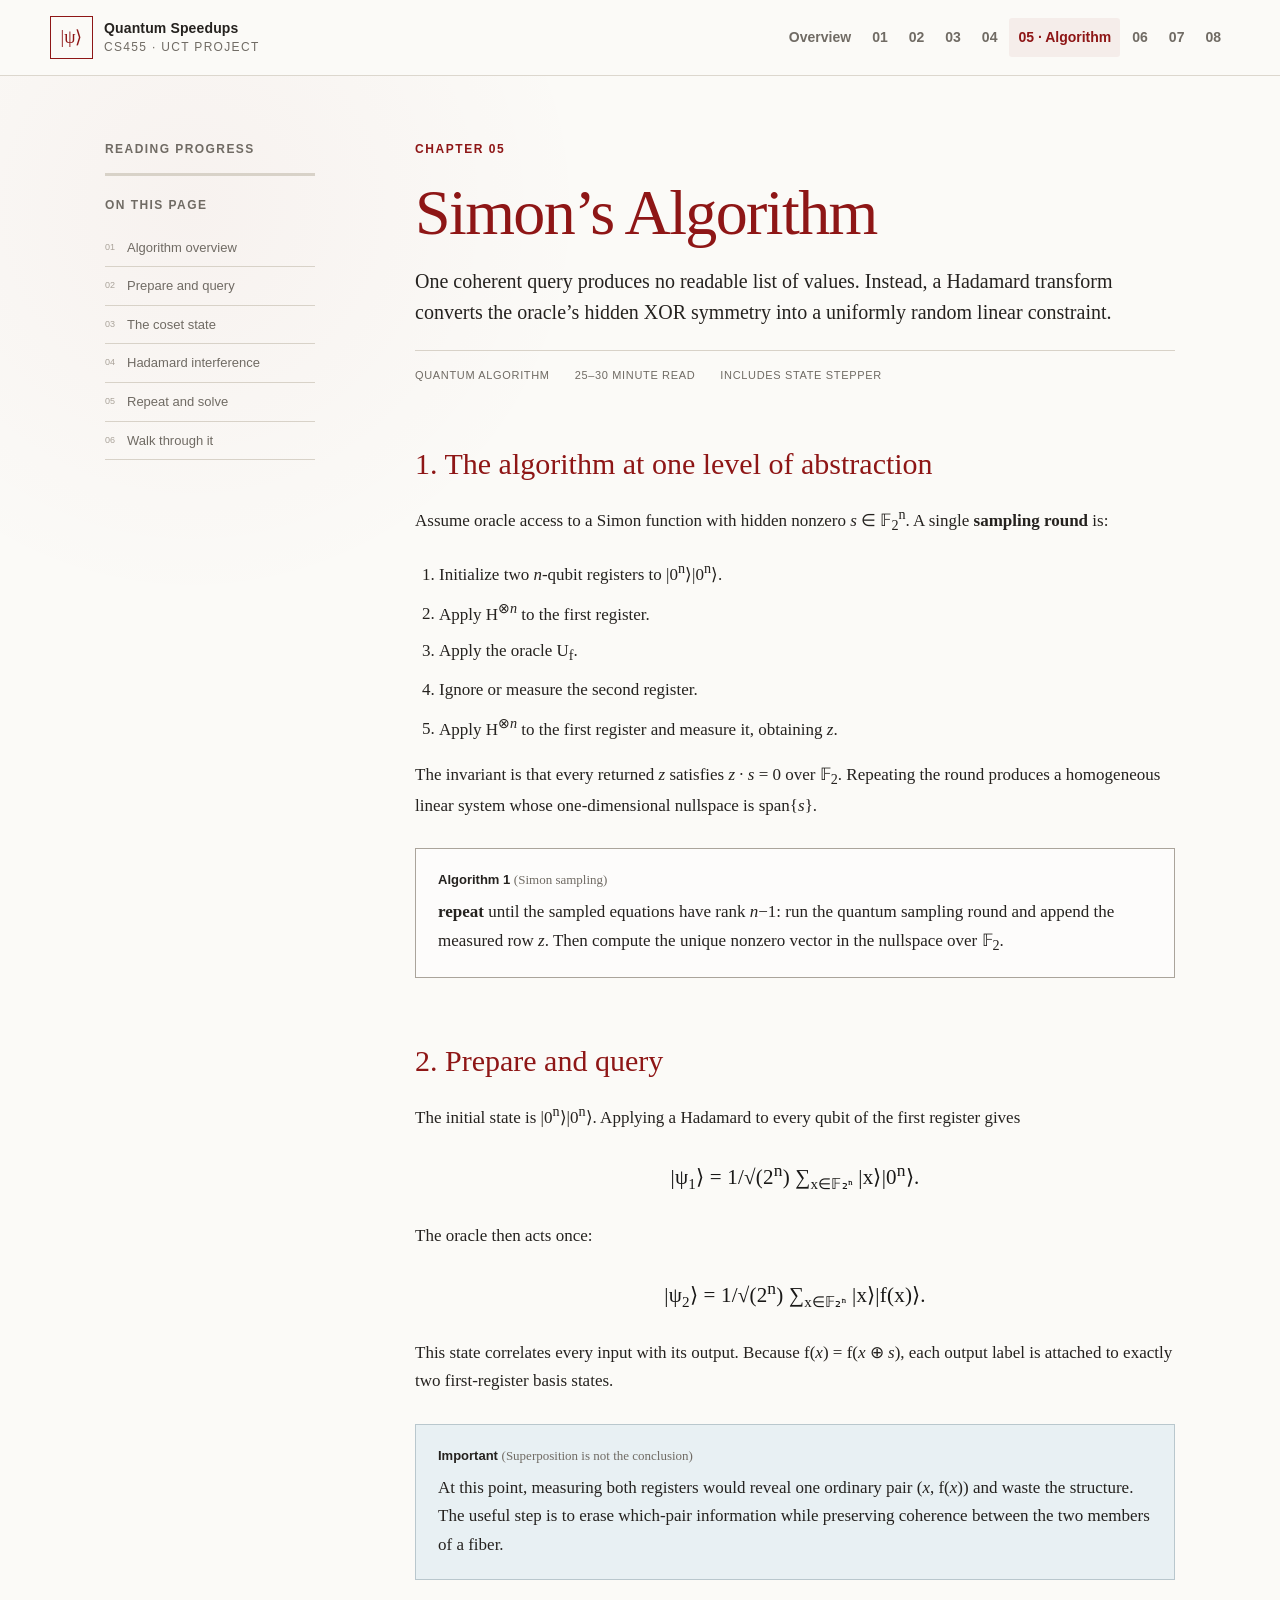
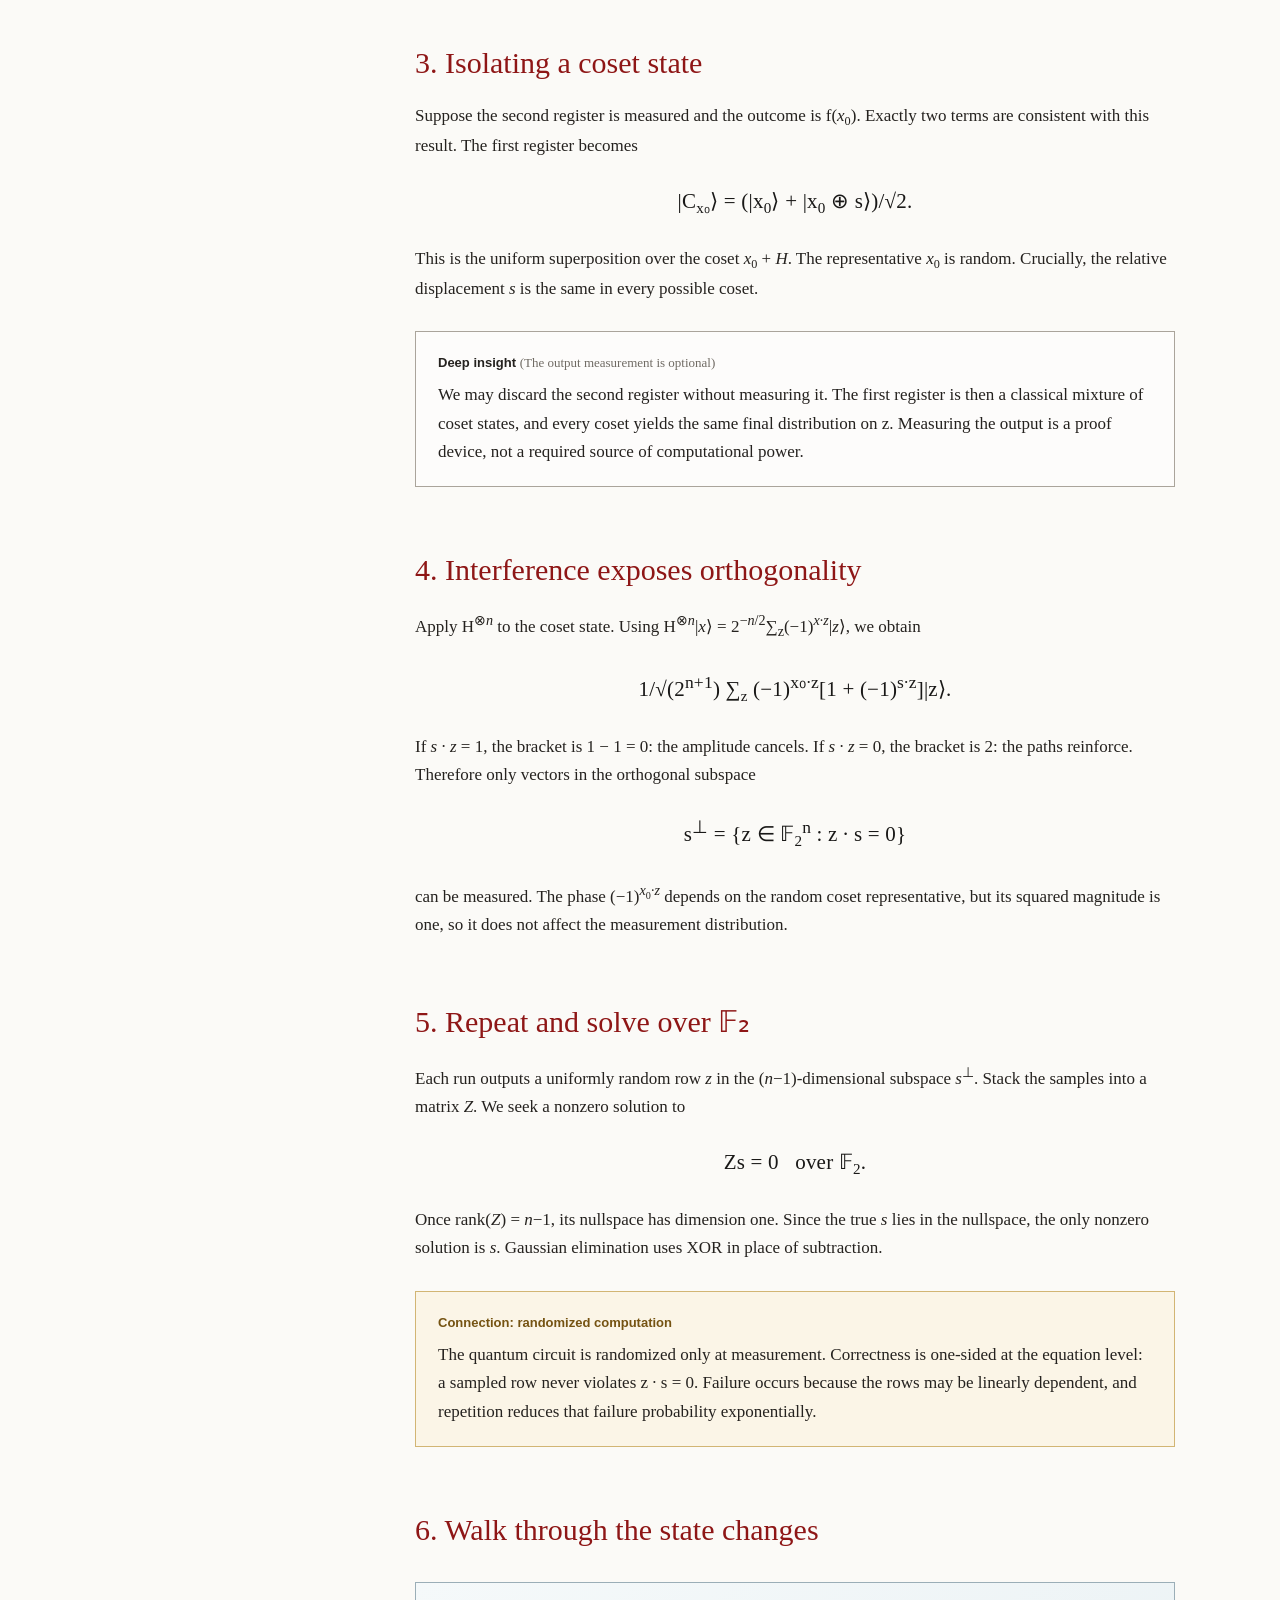
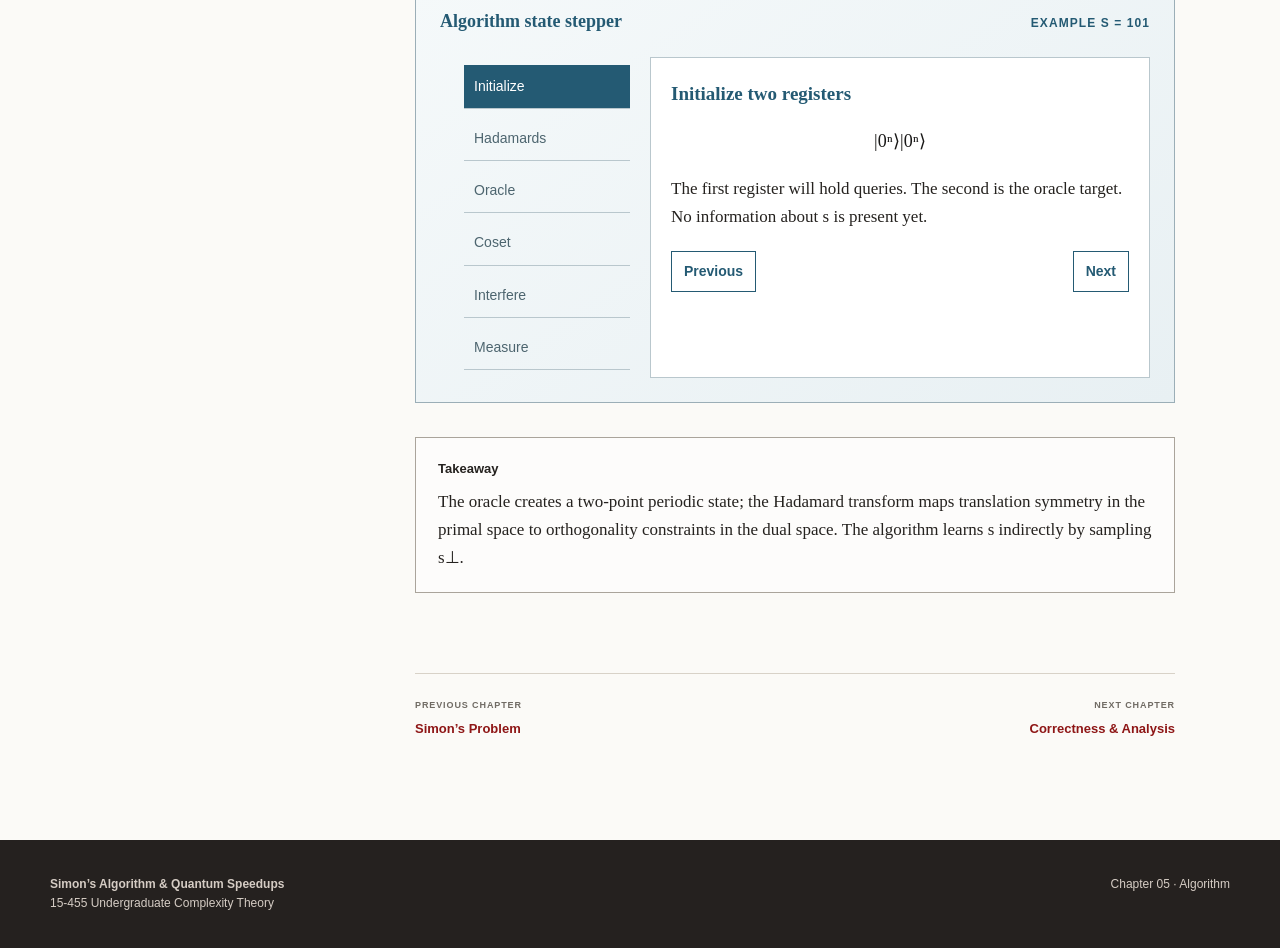
==== algorithm.html @ 168d3e7c "Complete Simon's algorithm course website" ====
<!DOCTYPE html>
<html lang="en">
<head>
  <meta charset="UTF-8"><meta name="viewport" content="width=device-width, initial-scale=1.0">
  <meta name="description" content="A step-by-step derivation of Simon's quantum algorithm.">
  <title>05 · Simon’s Algorithm</title><link rel="stylesheet" href="styles.css">
</head>
<body>
  <header class="site-header"><a class="brand" href="index.html" aria-label="Quantum Speedups home"><span class="brand-mark" aria-hidden="true">|ψ⟩</span><span><strong>Quantum Speedups</strong><small>CS455 · UCT Project</small></span></a><nav class="site-nav" aria-label="Main navigation"><a href="index.html">Overview</a><a href="intro.html">01</a><a href="basics.html">02</a><a href="circuits.html">03</a><a href="problem.html">04</a><a class="active" href="algorithm.html" aria-current="page">05 · Algorithm</a><a href="correctness.html">06</a><a href="lower-bound.html">07</a><a href="implications.html">08</a></nav></header>

  <main class="reading-shell">
    <aside class="toc" aria-label="On this page"><p class="toc-label">Reading progress</p><div class="progress-track" aria-hidden="true"><div class="progress-fill"></div></div><p class="toc-label">On this page</p><ol><li><a href="#overview">Algorithm overview</a></li><li><a href="#prepare">Prepare and query</a></li><li><a href="#coset-state">The coset state</a></li><li><a href="#interfere">Hadamard interference</a></li><li><a href="#repeat">Repeat and solve</a></li><li><a href="#stepper">Walk through it</a></li></ol></aside>

    <article class="lesson-content">
      <header class="chapter-header"><p class="chapter-kicker">Chapter 05</p><h1>Simon’s Algorithm</h1><p class="chapter-summary">One coherent query produces no readable list of values. Instead, a Hadamard transform converts the oracle’s hidden XOR symmetry into a uniformly random linear constraint.</p><div class="chapter-meta"><span>Quantum algorithm</span><span>25–30 minute read</span><span>Includes state stepper</span></div></header>

      <section id="overview">
        <h2>1. The algorithm at one level of abstraction</h2>
        <p>Assume oracle access to a Simon function with hidden nonzero <em>s</em> ∈ 𝔽<sub>2</sub><sup>n</sup>. A single <strong>sampling round</strong> is:</p>
        <ol>
          <li>Initialize two <em>n</em>-qubit registers to |0<sup>n</sup>⟩|0<sup>n</sup>⟩.</li>
          <li>Apply H<sup>⊗<em>n</em></sup> to the first register.</li>
          <li>Apply the oracle U<sub>f</sub>.</li>
          <li>Ignore or measure the second register.</li>
          <li>Apply H<sup>⊗<em>n</em></sup> to the first register and measure it, obtaining <em>z</em>.</li>
        </ol>
        <p>The invariant is that every returned <em>z</em> satisfies <em>z</em> · <em>s</em> = 0 over 𝔽<sub>2</sub>. Repeating the round produces a homogeneous linear system whose one-dimensional nullspace is span{<em>s</em>}.</p>
        <div class="note-box"><p class="note-title">Algorithm 1 <span>(Simon sampling)</span></p><p><strong>repeat</strong> until the sampled equations have rank <em>n</em>−1: run the quantum sampling round and append the measured row <em>z</em>. Then compute the unique nonzero vector in the nullspace over 𝔽<sub>2</sub>.</p></div>
      </section>

      <section id="prepare">
        <h2>2. Prepare and query</h2>
        <p>The initial state is |0<sup>n</sup>⟩|0<sup>n</sup>⟩. Applying a Hadamard to every qubit of the first register gives</p>
        <div class="math">|ψ<span class="sub">1</span>⟩ = 1/√(2<sup>n</sup>) ∑<span class="sub">x∈𝔽₂ⁿ</span> |x⟩|0<sup>n</sup>⟩.</div>
        <p>The oracle then acts once:</p>
        <div class="math">|ψ<span class="sub">2</span>⟩ = 1/√(2<sup>n</sup>) ∑<span class="sub">x∈𝔽₂ⁿ</span> |x⟩|f(x)⟩.</div>
        <p>This state correlates every input with its output. Because f(<em>x</em>) = f(<em>x</em> ⊕ <em>s</em>), each output label is attached to exactly two first-register basis states.</p>
        <div class="note-box remark"><p class="note-title">Important <span>(Superposition is not the conclusion)</span></p><p>At this point, measuring both registers would reveal one ordinary pair (<em>x</em>, f(<em>x</em>)) and waste the structure. The useful step is to erase which-pair information while preserving coherence between the two members of a fiber.</p></div>
      </section>

      <section id="coset-state">
        <h2>3. Isolating a coset state</h2>
        <p>Suppose the second register is measured and the outcome is f(<em>x</em><span class="sub">0</span>). Exactly two terms are consistent with this result. The first register becomes</p>
        <div class="math">|C<span class="sub">x₀</span>⟩ = (|x<span class="sub">0</span>⟩ + |x<span class="sub">0</span> ⊕ s⟩)/√2.</div>
        <p>This is the uniform superposition over the coset <em>x</em><span class="sub">0</span> + <em>H</em>. The representative <em>x</em><span class="sub">0</span> is random. Crucially, the relative displacement <em>s</em> is the same in every possible coset.</p>
        <div class="note-box"><p class="note-title">Deep insight <span>(The output measurement is optional)</span></p><p>We may discard the second register without measuring it. The first register is then a classical mixture of coset states, and every coset yields the same final distribution on z. Measuring the output is a proof device, not a required source of computational power.</p></div>
      </section>

      <section id="interfere">
        <h2>4. Interference exposes orthogonality</h2>
        <p>Apply H<sup>⊗<em>n</em></sup> to the coset state. Using H<sup>⊗<em>n</em></sup>|<em>x</em>⟩ = 2<sup>−<em>n</em>/2</sup>∑<sub>z</sub>(−1)<sup><em>x</em>·<em>z</em></sup>|<em>z</em>⟩, we obtain</p>
        <div class="math">1/√(2<sup>n+1</sup>) ∑<span class="sub">z</span> (−1)<sup>x₀·z</sup>[1 + (−1)<sup>s·z</sup>]|z⟩.</div>
        <p>If <em>s</em> · <em>z</em> = 1, the bracket is 1 − 1 = 0: the amplitude cancels. If <em>s</em> · <em>z</em> = 0, the bracket is 2: the paths reinforce. Therefore only vectors in the orthogonal subspace</p>
        <div class="math">s<sup>⊥</sup> = {z ∈ 𝔽<span class="sub">2</span><sup>n</sup> : z · s = 0}</div>
        <p>can be measured. The phase (−1)<sup><em>x</em><span class="sub">0</span>·<em>z</em></sup> depends on the random coset representative, but its squared magnitude is one, so it does not affect the measurement distribution.</p>
      </section>

      <section id="repeat">
        <h2>5. Repeat and solve over 𝔽₂</h2>
        <p>Each run outputs a uniformly random row <em>z</em> in the (<em>n</em>−1)-dimensional subspace <em>s</em><sup>⊥</sup>. Stack the samples into a matrix <em>Z</em>. We seek a nonzero solution to</p>
        <div class="math">Zs = 0 &nbsp; over 𝔽<span class="sub">2</span>.</div>
        <p>Once rank(<em>Z</em>) = <em>n</em>−1, its nullspace has dimension one. Since the true <em>s</em> lies in the nullspace, the only nonzero solution is <em>s</em>. Gaussian elimination uses XOR in place of subtraction.</p>
        <div class="note-box connection"><p class="note-title">Connection: randomized computation</p><p>The quantum circuit is randomized only at measurement. Correctness is one-sided at the equation level: a sampled row never violates z · s = 0. Failure occurs because the rows may be linearly dependent, and repetition reduces that failure probability exponentially.</p></div>
      </section>

      <section id="stepper">
        <h2>6. Walk through the state changes</h2>
        <div class="interactive" id="algorithm-stepper" aria-labelledby="stepper-title">
          <div class="interactive-header"><h3 id="stepper-title">Algorithm state stepper</h3><span class="interactive-tag">Example s = 101</span></div>
          <div class="stepper-layout">
            <ol class="step-list"><li><button type="button" data-algorithm-step>Initialize</button></li><li><button type="button" data-algorithm-step>Hadamards</button></li><li><button type="button" data-algorithm-step>Oracle</button></li><li><button type="button" data-algorithm-step>Coset</button></li><li><button type="button" data-algorithm-step>Interfere</button></li><li><button type="button" data-algorithm-step>Measure</button></li></ol>
            <div class="step-panel"><h4 id="algorithm-step-title"></h4><div class="math" id="algorithm-step-formula"></div><p id="algorithm-step-copy"></p><div class="step-controls"><button type="button" id="step-back">Previous</button><button type="button" id="step-next">Next</button></div></div>
          </div>
        </div>
        <div class="note-box"><p class="note-title">Takeaway</p><p>The oracle creates a two-point periodic state; the Hadamard transform maps translation symmetry in the primal space to orthogonality constraints in the dual space. The algorithm learns s indirectly by sampling s⊥.</p></div>
      </section>

      <nav class="lesson-nav" aria-label="Lesson navigation"><a href="problem.html"><small>Previous chapter</small>Simon’s Problem</a><a href="correctness.html"><small>Next chapter</small>Correctness &amp; Analysis</a></nav>
    </article>
  </main>
  <footer class="site-footer"><p><strong>Simon’s Algorithm &amp; Quantum Speedups</strong><br>15-455 Undergraduate Complexity Theory</p><p>Chapter 05 · Algorithm</p></footer><script src="lesson.js"></script>
</body>
</html>
---- styles.css ----
:root {
  --ink: #25221f;
  --muted: #706b64;
  --paper: #fbfaf7;
  --paper-deep: #f1eee7;
  --line: #d8d2c8;
  --maroon: #8e1616;
  --maroon-dark: #671010;
  --blue: #245a73;
  --blue-pale: #e8f0f3;
  --serif: Georgia, "Times New Roman", serif;
  --sans: ui-sans-serif, -apple-system, BlinkMacSystemFont, "Segoe UI", sans-serif;
}

* { box-sizing: border-box; }
html { scroll-behavior: smooth; }
body {
  margin: 0;
  color: var(--ink);
  background: radial-gradient(circle at 15% 5%, rgba(142, 22, 22, .035), transparent 25rem), var(--paper);
  font-family: var(--serif);
  font-size: 17px;
  line-height: 1.66;
}
a { color: inherit; }
button, input { font: inherit; }
button:focus-visible, a:focus-visible, input:focus-visible, summary:focus-visible { outline: 3px solid rgba(36, 90, 115, .35); outline-offset: 3px; }

.site-header {
  position: sticky;
  top: 0;
  z-index: 10;
  min-height: 76px;
  padding: 12px max(24px, calc((100vw - 1180px) / 2));
  border-bottom: 1px solid rgba(216, 210, 200, .85);
  background: rgba(251, 250, 247, .94);
  backdrop-filter: blur(14px);
  display: flex;
  align-items: center;
  justify-content: space-between;
  gap: 28px;
}
.brand { flex: 0 0 auto; display: flex; align-items: center; gap: 11px; color: var(--ink); text-decoration: none; line-height: 1.1; font-family: var(--sans); }
.brand-mark { width: 43px; height: 43px; display: grid; place-items: center; border: 1px solid var(--maroon); color: var(--maroon); font-family: var(--serif); font-size: 18px; }
.brand strong, .brand small { display: block; }
.brand strong { font-size: 14px; letter-spacing: .01em; }
.brand small { margin-top: 5px; color: var(--muted); font-size: 12px; letter-spacing: .11em; text-transform: uppercase; }
.site-nav { min-width: 0; display: flex; align-items: center; justify-content: flex-end; gap: 3px; overflow-x: auto; font-family: var(--sans); }
.site-nav a { padding: 8px 9px; color: var(--muted); border-radius: 3px; text-decoration: none; font-size: 14px; font-weight: 650; white-space: nowrap; }
.site-nav a:hover, .site-nav a.active { color: var(--maroon); background: rgba(142, 22, 22, .055); }

main { min-height: calc(100vh - 180px); }
.hero { max-width: 1180px; margin: 0 auto; padding: 100px 24px 88px; display: grid; grid-template-columns: minmax(0, 1.2fr) minmax(330px, .8fr); gap: clamp(50px, 8vw, 110px); align-items: center; }
.eyebrow, .section-number, .lesson-meta, .visual-label, .chapter-kicker { margin: 0; color: var(--maroon); font-family: var(--sans); font-size: 12px; font-weight: 750; letter-spacing: .13em; text-transform: uppercase; }
.hero h1 { margin: 14px 0 24px; color: var(--maroon); font-size: clamp(48px, 6.6vw, 82px); font-weight: 500; letter-spacing: -.045em; line-height: .99; }
.hero h1 em { color: var(--ink); font-size: .72em; font-weight: 400; }
.lede { max-width: 700px; margin: 0; font-size: 20px; line-height: 1.6; }
.hero-actions { margin-top: 34px; display: flex; align-items: center; gap: 24px; flex-wrap: wrap; }
.button { display: inline-flex; align-items: center; gap: 22px; padding: 12px 17px; border: 1px solid var(--maroon); text-decoration: none; font-family: var(--sans); font-size: 13px; font-weight: 700; }
.button.primary { color: white; background: var(--maroon); }
.button.primary:hover { background: var(--maroon-dark); }
.text-link { color: var(--maroon); font-family: var(--sans); font-size: 13px; font-weight: 700; text-underline-offset: 4px; }

.hero-visual { border: 1px solid var(--line); padding: 27px; background: rgba(255,255,255,.5); box-shadow: 16px 16px 0 var(--paper-deep); }
.visual-label { color: var(--muted); }
.oracle-diagram { margin: 34px 0; display: flex; align-items: center; }
.state-node, .oracle-box { flex: 0 0 auto; display: grid; place-items: center; }
.state-node { width: 48px; height: 48px; border: 1px solid var(--line); border-radius: 50%; font-style: italic; }
.state-node.accent { color: var(--blue); border-color: var(--blue); }
.oracle-box { width: 54px; height: 60px; color: white; background: var(--maroon); font-size: 26px; font-style: italic; }
.wire { position: relative; flex: 1; height: 1px; background: var(--ink); }
.wire::after { content: ""; position: absolute; right: -1px; top: -3px; border-width: 3px 0 3px 6px; border-style: solid; border-color: transparent transparent transparent var(--ink); }
.wire span { position: absolute; top: -24px; width: 100%; text-align: center; color: var(--muted); font-family: var(--sans); font-size: 9px; text-transform: uppercase; }
.superposition-line { padding: 12px 0; border-top: 1px solid var(--line); display: flex; justify-content: space-between; gap: 15px; font-family: var(--sans); font-size: 12px; }
.superposition-line span { color: var(--muted); text-transform: uppercase; letter-spacing: .08em; }
.superposition-line.quantum strong { color: var(--maroon); }
.visual-note { margin: 18px 0 0; color: var(--muted); font-size: 14px; line-height: 1.5; }

.course-intro, .later-outline { max-width: 1180px; margin: 0 auto; padding: 70px 24px 34px; border-top: 1px solid var(--line); display: grid; grid-template-columns: .8fr 1.2fr; gap: 8vw; }
h2 { margin: 5px 0 0; color: var(--maroon); font-size: clamp(28px, 4vw, 42px); font-weight: 500; line-height: 1.2; }
.course-intro > p { max-width: 650px; margin: 4px 0 0; }
.lesson-grid { max-width: 1180px; margin: 0 auto 90px; padding: 20px 24px; display: grid; grid-template-columns: 1fr 1fr; gap: 22px; }
.lesson-card { min-height: 350px; padding: 30px; border: 1px solid var(--line); background: rgba(255,255,255,.55); text-decoration: none; display: flex; flex-direction: column; transition: transform .2s ease, border-color .2s ease, box-shadow .2s ease; }
.lesson-card:hover { transform: translateY(-4px); border-color: rgba(142,22,22,.45); box-shadow: 0 18px 45px rgba(49,37,27,.07); }
.lesson-number { color: var(--maroon); font-size: 55px; line-height: 1; }
.lesson-meta { margin: 18px 0 10px; color: var(--muted); }
.lesson-card h3 { max-width: 470px; margin: 0; font-size: 27px; line-height: 1.22; }
.lesson-card p { max-width: 510px; color: #4f4b46; }
.card-link { margin-top: auto; color: var(--maroon); font-family: var(--sans); font-size: 13px; font-weight: 750; }
.lesson-grid.full { margin-bottom: 35px; }
.lesson-grid.full .lesson-card { min-height: 320px; }
.later-outline { padding-bottom: 90px; }
.later-list { margin: 0; padding: 0; list-style: none; border-top: 1px solid var(--line); }
.later-list li { padding: 14px 0; border-bottom: 1px solid var(--line); display: grid; grid-template-columns: 45px 1fr auto; align-items: baseline; gap: 10px; }
.later-list span { color: var(--maroon); font-family: var(--sans); font-size: 11px; font-weight: 750; }
.later-list small { color: var(--muted); font-family: var(--sans); font-size: 9px; letter-spacing: .12em; text-transform: uppercase; }

.site-footer { padding: 35px max(24px, calc((100vw - 1180px) / 2)); color: #d5ccc4; background: #25211f; display: flex; justify-content: space-between; gap: 30px; font-family: var(--sans); font-size: 12px; line-height: 1.6; }
.site-footer p { margin: 0; }

/* Lesson pages */
.reading-shell { max-width: 1180px; margin: 0 auto; padding: 64px 24px 100px; display: grid; grid-template-columns: 210px minmax(0, 760px); gap: clamp(45px, 8vw, 100px); justify-content: center; }
.toc { position: sticky; top: 110px; align-self: start; font-family: var(--sans); font-size: 13px; }
.toc-label { margin: 0 0 13px; color: var(--muted); font-size: 12px; font-weight: 750; letter-spacing: .12em; text-transform: uppercase; }
.progress-track { height: 3px; margin-bottom: 20px; background: var(--line); }
.progress-fill { width: 0; height: 100%; background: var(--maroon); transition: width .1s linear; }
.toc ol { margin: 0; padding: 0; list-style: none; counter-reset: toc; }
.toc li { counter-increment: toc; border-bottom: 1px solid var(--line); }
.toc a { display: grid; grid-template-columns: 22px 1fr; padding: 10px 0; color: var(--muted); text-decoration: none; line-height: 1.35; }
.toc a::before { content: counter(toc, decimal-leading-zero); color: #aaa39a; font-size: 9px; padding-top: 2px; }
.toc a:hover { color: var(--maroon); }
.chapter-header { margin-bottom: 62px; }
.chapter-kicker { margin-bottom: 12px; }
.chapter-header h1 { margin: 0 0 20px; color: var(--maroon); font-size: clamp(42px, 6vw, 64px); font-weight: 500; letter-spacing: -.025em; line-height: 1.05; }
.chapter-summary { max-width: 700px; margin: 0; font-size: 20px; line-height: 1.55; }
.chapter-meta { margin-top: 22px; padding-top: 15px; border-top: 1px solid var(--line); color: var(--muted); display: flex; gap: 25px; font-family: var(--sans); font-size: 11px; text-transform: uppercase; letter-spacing: .06em; }
.lesson-content section { scroll-margin-top: 105px; margin: 0 0 65px; }
.lesson-content h2 { margin-bottom: 21px; font-size: 30px; }
.lesson-content h3 { margin: 34px 0 12px; font-size: 20px; }
.lesson-content p { margin: 0 0 19px; }
.lesson-content ul, .lesson-content ol { padding-left: 24px; }
.lesson-content li { margin: 8px 0; }
.math { margin: 24px auto; overflow-x: auto; color: #191817; text-align: center; font-family: "Times New Roman", serif; font-size: 21px; letter-spacing: .01em; }
.sub { font-size: .72em; vertical-align: sub; }
.matrix { position: relative; margin: 0 .28em; padding: .1em .5em; display: inline-grid; grid-template-columns: repeat(2, auto); gap: .05em .65em; vertical-align: middle; line-height: 1.05; }
.matrix::before, .matrix::after { content: ""; position: absolute; top: 0; bottom: 0; width: .25em; border-top: 1px solid currentColor; border-bottom: 1px solid currentColor; }
.matrix::before { left: 0; border-left: 1px solid currentColor; }
.matrix::after { right: 0; border-right: 1px solid currentColor; }
.frac { margin-right: .08em; font-size: .9em; }
.nowrap { white-space: nowrap; }
.note-box { margin: 28px 0; padding: 20px 22px; border: 1px solid #aaa49b; background: rgba(255,255,255,.55); }
.note-box.question { border: 0; border-left: 4px solid var(--maroon); background: rgba(142,22,22,.05); }
.note-box.remark { border-color: #b9c7cd; background: var(--blue-pale); }
.note-box.connection { border-color: #d2b574; background: #fbf5e7; }
.note-box.connection .note-title { color: #755312; }
.note-title { margin: 0 0 8px !important; font-family: var(--sans); font-size: 13px; font-weight: 800; }
.note-title span { color: var(--muted); font-family: var(--serif); font-weight: 400; }
.note-box p:last-child { margin-bottom: 0; }
.comparison { width: 100%; margin: 25px 0; border-collapse: collapse; font-size: 15px; }
.comparison th { color: var(--maroon); text-align: left; font-family: var(--sans); font-size: 11px; letter-spacing: .08em; text-transform: uppercase; }
.comparison th, .comparison td { padding: 12px; border-bottom: 1px solid var(--line); vertical-align: top; }
.comparison td:first-child { font-weight: 700; }

.interactive { margin: 34px 0; padding: 24px; border: 1px solid #9baeb7; background: linear-gradient(145deg, #f5f9fa, #e8f0f3); }
.interactive-header { display: flex; justify-content: space-between; align-items: baseline; gap: 20px; margin-bottom: 20px; }
.interactive h3 { margin: 0; color: var(--blue); font-size: 18px; }
.interactive-tag { color: var(--blue); font-family: var(--sans); font-size: 12px; font-weight: 800; letter-spacing: .09em; text-transform: uppercase; }
.control-label { display: flex; justify-content: space-between; gap: 15px; font-family: var(--sans); font-size: 14px; font-weight: 700; }
input[type="range"] { width: 100%; accent-color: var(--maroon); }
.race-bars { margin-top: 20px; }
.race-row { margin: 14px 0; display: grid; grid-template-columns: 82px 1fr 86px; align-items: center; gap: 12px; font-family: var(--sans); font-size: 11px; }
.bar-track { height: 11px; background: rgba(36,90,115,.12); }
.bar { min-width: 2px; height: 100%; background: var(--blue); transition: width .2s ease; }
.bar.classical { background: var(--maroon); }
.race-value { text-align: right; font-variant-numeric: tabular-nums; font-weight: 750; }
.interactive-caption { margin: 18px 0 0 !important; color: #4d656f; font-size: 13px; line-height: 1.5; }
.state-lab { display: grid; grid-template-columns: 1fr 1fr; gap: 24px; align-items: center; }
.ket-display { padding: 16px; border: 1px solid rgba(36,90,115,.3); background: white; text-align: center; font-size: 20px; }
.probability-row { margin: 10px 0; display: grid; grid-template-columns: 36px 1fr 48px; align-items: center; gap: 8px; font-family: var(--sans); font-size: 11px; }
.probability-track { height: 18px; background: white; border: 1px solid rgba(36,90,115,.2); }
.probability-fill { height: 100%; background: var(--blue); transition: width .25s ease; }
.lab-buttons { grid-column: 1 / -1; display: flex; flex-wrap: wrap; gap: 8px; }
.lab-buttons button, .quiz button, .step-controls button { padding: 8px 12px; border: 1px solid var(--blue); color: var(--blue); background: white; cursor: pointer; font-family: var(--sans); font-size: 14px; font-weight: 700; }
.lab-buttons button:hover, .quiz button:hover, .step-controls button:hover { color: white; background: var(--blue); }
.measurement { min-height: 25px; grid-column: 1 / -1; margin: 0 !important; color: var(--blue); font-family: var(--sans); font-size: 12px; font-weight: 700; }

/* Interactive learning components */
.control-grid { display: grid; grid-template-columns: repeat(2, minmax(0, 1fr)); gap: 14px; }
.control-group { display: grid; gap: 6px; }
.control-group label { color: var(--blue); font-family: var(--sans); font-size: 13px; font-weight: 750; }
select, input[type="number"] { width: 100%; min-height: 42px; padding: 8px 36px 8px 10px; border: 1px solid #9baeb7; border-radius: 0; color: var(--ink); background: white; font-family: var(--sans); font-size: 15px; }
select { appearance: none; background-image: linear-gradient(45deg, transparent 50%, var(--blue) 50%), linear-gradient(135deg, var(--blue) 50%, transparent 50%); background-position: calc(100% - 16px) 18px, calc(100% - 11px) 18px; background-size: 5px 5px; background-repeat: no-repeat; }
.action-button { min-height: 42px; padding: 9px 14px; border: 1px solid var(--blue); color: white; background: var(--blue); cursor: pointer; font-family: var(--sans); font-size: 14px; font-weight: 750; }
.action-button.secondary { color: var(--blue); background: white; }
.action-button:hover { background: #183f51; }
.action-button.secondary:hover { color: white; }
.output-panel { margin-top: 18px; padding: 18px; border: 1px solid rgba(36,90,115,.3); background: white; }
.output-panel p:last-child { margin-bottom: 0; }
.binary { font-family: ui-monospace, "SFMono-Regular", Consolas, monospace; letter-spacing: .08em; }
.pair-grid { margin-top: 16px; display: grid; grid-template-columns: repeat(2, minmax(0,1fr)); gap: 8px; }
.pair-card { padding: 11px; border-left: 4px solid var(--pair-color, var(--blue)); background: white; font-family: var(--sans); font-size: 14px; }
.pair-card strong { display: block; color: var(--blue); }

.circuit-board { margin: 25px 0; padding: 22px 18px; overflow-x: auto; border: 1px solid var(--line); background: white; }
.circuit-row { min-width: 560px; display: grid; grid-template-columns: 78px 1fr 72px 1fr 72px; align-items: center; }
.circuit-row + .circuit-row { margin-top: 22px; }
.register-label { font-family: var(--sans); font-size: 13px; font-weight: 750; }
.circuit-wire { height: 2px; background: #5d5954; }
.circuit-gate { min-width: 58px; min-height: 45px; display: grid; place-items: center; border: 2px solid var(--maroon); color: var(--maroon); background: white; font-family: var(--sans); font-weight: 800; }
.circuit-gate.oracle { color: white; background: var(--maroon); }

.stepper-layout { display: grid; grid-template-columns: 190px minmax(0,1fr); gap: 20px; }
.step-list { margin: 0; padding: 0; list-style: none; }
.step-list button { width: 100%; padding: 10px; border: 0; border-bottom: 1px solid #b9c7cd; color: #4d656f; background: transparent; text-align: left; cursor: pointer; font-family: var(--sans); font-size: 14px; }
.step-list button.active { color: white; background: var(--blue); }
.step-panel { min-height: 270px; padding: 20px; border: 1px solid #b9c7cd; background: white; }
.step-panel h4 { margin: 0 0 10px; color: var(--blue); font-size: 19px; }
.step-panel .math { margin: 18px 0; font-size: 18px; }
.step-controls { margin-top: 15px; display: flex; justify-content: space-between; gap: 10px; }

.equation-list { margin: 16px 0; display: grid; gap: 7px; }
.equation-row { padding: 9px 11px; border: 1px solid #b9c7cd; background: white; display: flex; justify-content: space-between; gap: 15px; font-family: ui-monospace, "SFMono-Regular", Consolas, monospace; font-size: 14px; }
.equation-row.dependent { color: var(--muted); background: #f2f0ec; }
.rank-meter { height: 12px; margin: 12px 0; border: 1px solid #9baeb7; background: white; }
.rank-meter span { display: block; height: 100%; width: 0; background: var(--blue); transition: width .2s ease; }

.chart { margin-top: 20px; display: grid; gap: 14px; }
.chart-row { display: grid; grid-template-columns: 130px minmax(0,1fr) 75px; align-items: center; gap: 10px; font-family: var(--sans); font-size: 14px; }
.chart-track { height: 20px; border: 1px solid rgba(36,90,115,.2); background: white; }
.chart-fill { height: 100%; width: 0; background: var(--blue); transition: width .25s ease; }
.chart-fill.bound { background: var(--maroon); }
.chart-value { text-align: right; font-variant-numeric: tabular-nums; font-weight: 750; }

.claim-grid { display: grid; grid-template-columns: 1fr 1fr; gap: 12px; }
.claim-card { min-height: 155px; padding: 16px; border: 1px solid #b9c7cd; background: white; }
.claim-card p { margin-bottom: 12px; }
.claim-card button { padding: 7px 10px; border: 1px solid var(--blue); color: var(--blue); background: white; cursor: pointer; font-family: var(--sans); font-size: 14px; font-weight: 750; }
.claim-result { display: none; margin-top: 12px; padding-top: 10px; border-top: 1px solid var(--line); color: var(--blue); font-family: var(--sans); font-size: 13px; }
.claim-card.revealed .claim-result { display: block; }

.connection-grid { display: grid; grid-template-columns: 1fr 1fr; gap: 12px; }
.connection-card { padding: 18px; border: 1px solid var(--line); background: rgba(255,255,255,.55); }
.connection-card h3 { margin: 0 0 8px; color: var(--maroon); font-size: 18px; }
.connection-card p { margin: 0; font-size: 15px; }
.source-list { font-size: 15px; }
.source-list a { color: var(--blue); text-underline-offset: 3px; }
details.quiz { margin-top: 27px; border-top: 1px solid var(--line); border-bottom: 1px solid var(--line); }
details.quiz summary { padding: 13px 0; cursor: pointer; color: var(--maroon); font-family: var(--sans); font-size: 13px; font-weight: 750; }
.quiz-body { padding: 4px 0 18px; }
.answer { display: none; margin: 12px 0 0 !important; padding: 12px; background: var(--paper-deep); font-size: 14px; }
.answer.visible { display: block; }
.lesson-nav { margin-top: 80px; padding-top: 24px; border-top: 1px solid var(--line); display: flex; justify-content: space-between; gap: 20px; font-family: var(--sans); }
.lesson-nav a { max-width: 48%; color: var(--maroon); font-size: 13px; font-weight: 700; text-decoration: none; }
.lesson-nav a:last-child { text-align: right; }
.lesson-nav small { display: block; margin-bottom: 5px; color: var(--muted); font-size: 9px; letter-spacing: .1em; text-transform: uppercase; }

@media (max-width: 800px) {
  body { font-size: 16px; }
  .site-header { position: static; align-items: flex-start; flex-direction: column; gap: 10px; }
  .site-nav { width: 100%; overflow-x: auto; }
  .site-nav a { white-space: nowrap; }
  .hero { padding-top: 60px; grid-template-columns: 1fr; }
  .hero-visual { max-width: 520px; }
  .course-intro, .later-outline, .lesson-grid { grid-template-columns: 1fr; }
  .lesson-card { min-height: 315px; }
  .reading-shell { padding-top: 45px; grid-template-columns: 1fr; }
  .toc { position: static; padding-bottom: 20px; border-bottom: 1px solid var(--line); }
  .toc ol { display: grid; grid-template-columns: 1fr 1fr; gap: 0 18px; }
  .chapter-meta { flex-wrap: wrap; gap: 8px 20px; }
  .stepper-layout { grid-template-columns: 1fr; }
  .step-list { display: grid; grid-template-columns: repeat(3, 1fr); }
  .step-list button { text-align: center; border: 1px solid #b9c7cd; }
}
@media (max-width: 520px) {
  .hero h1 { font-size: 44px; }
  .hero-visual { padding: 18px; box-shadow: 8px 8px 0 var(--paper-deep); }
  .site-footer { flex-direction: column; }
  .later-list li { grid-template-columns: 35px 1fr; }
  .later-list small { display: none; }
  .toc ol { grid-template-columns: 1fr; }
  .state-lab { grid-template-columns: 1fr; }
  .lab-buttons, .measurement { grid-column: auto; }
  .race-row { grid-template-columns: 68px 1fr; }
  .race-value { grid-column: 2; }
  .control-grid, .pair-grid, .claim-grid, .connection-grid { grid-template-columns: 1fr; }
  .chart-row { grid-template-columns: 1fr; }
  .chart-value { text-align: left; }
  .step-list { grid-template-columns: 1fr 1fr; }
}
@media (prefers-reduced-motion: reduce) {
  html { scroll-behavior: auto; }
  *, *::before, *::after { transition-duration: .01ms !important; }
}
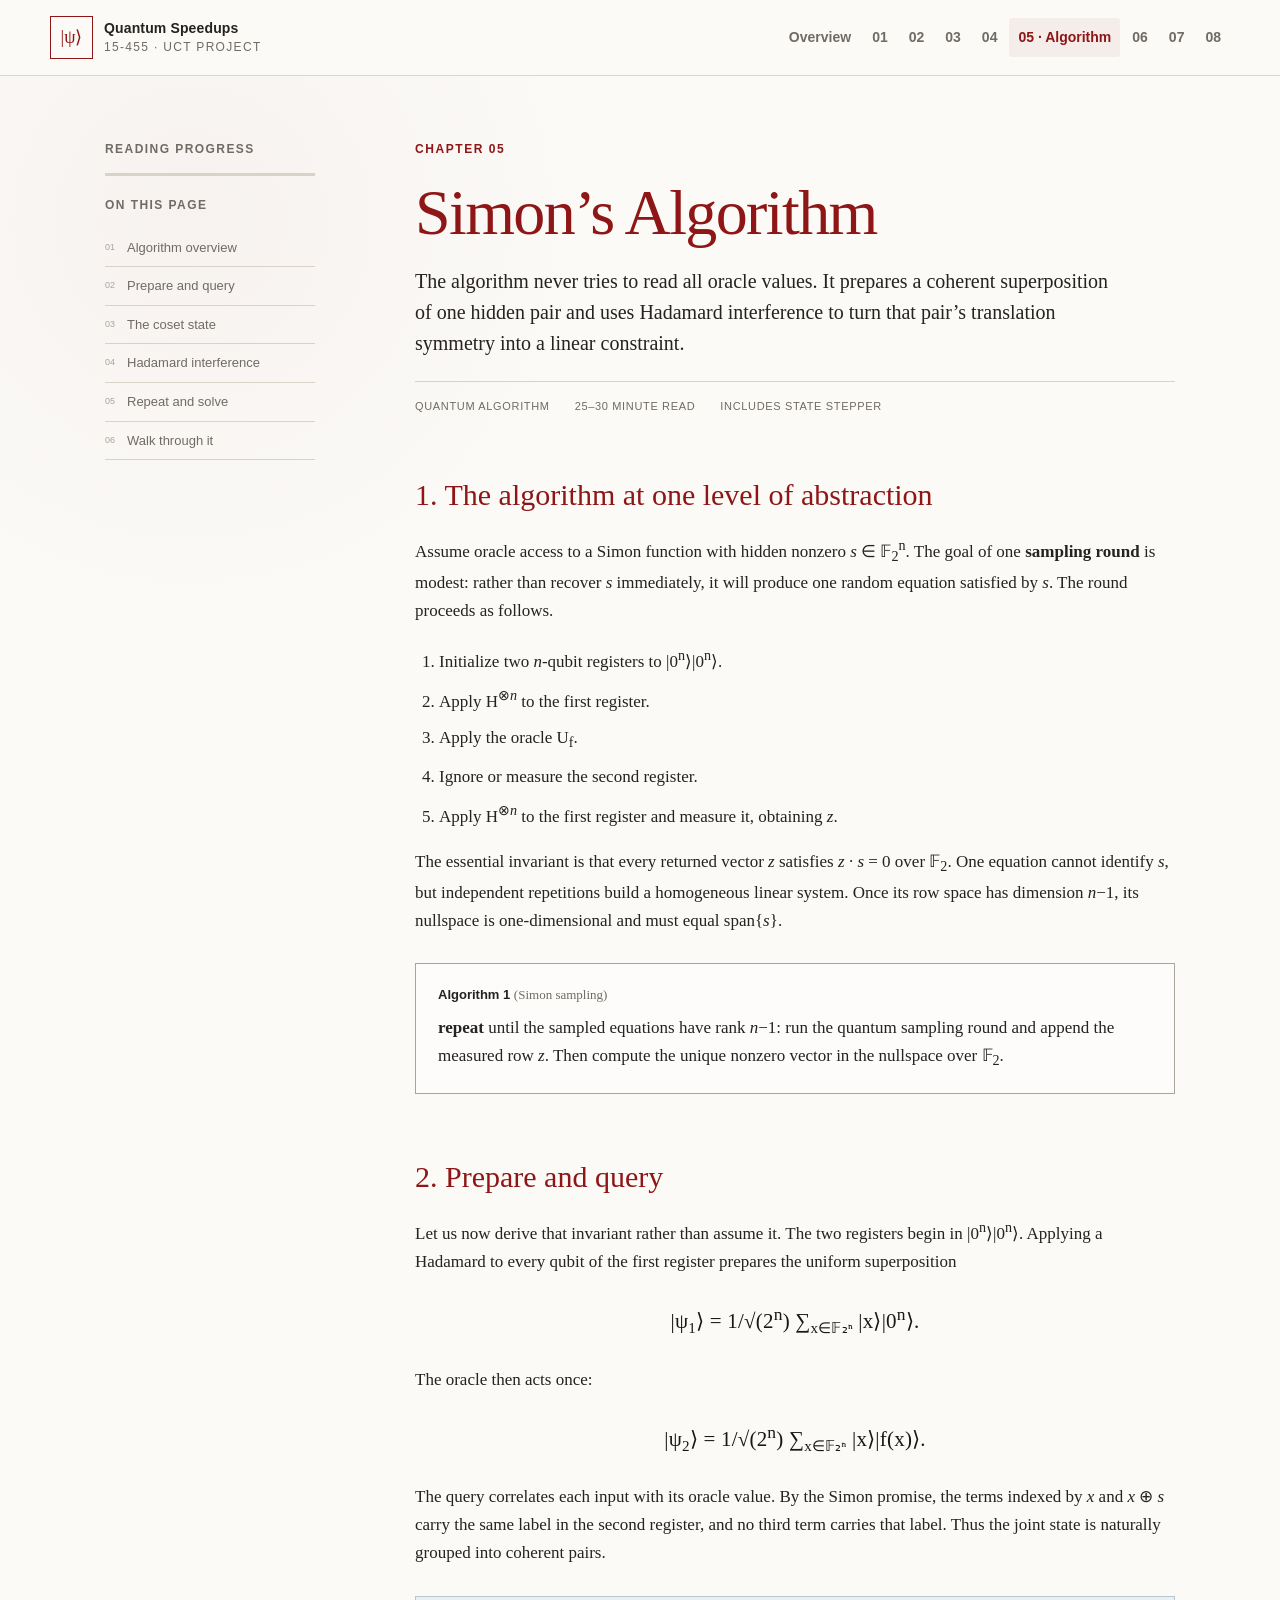
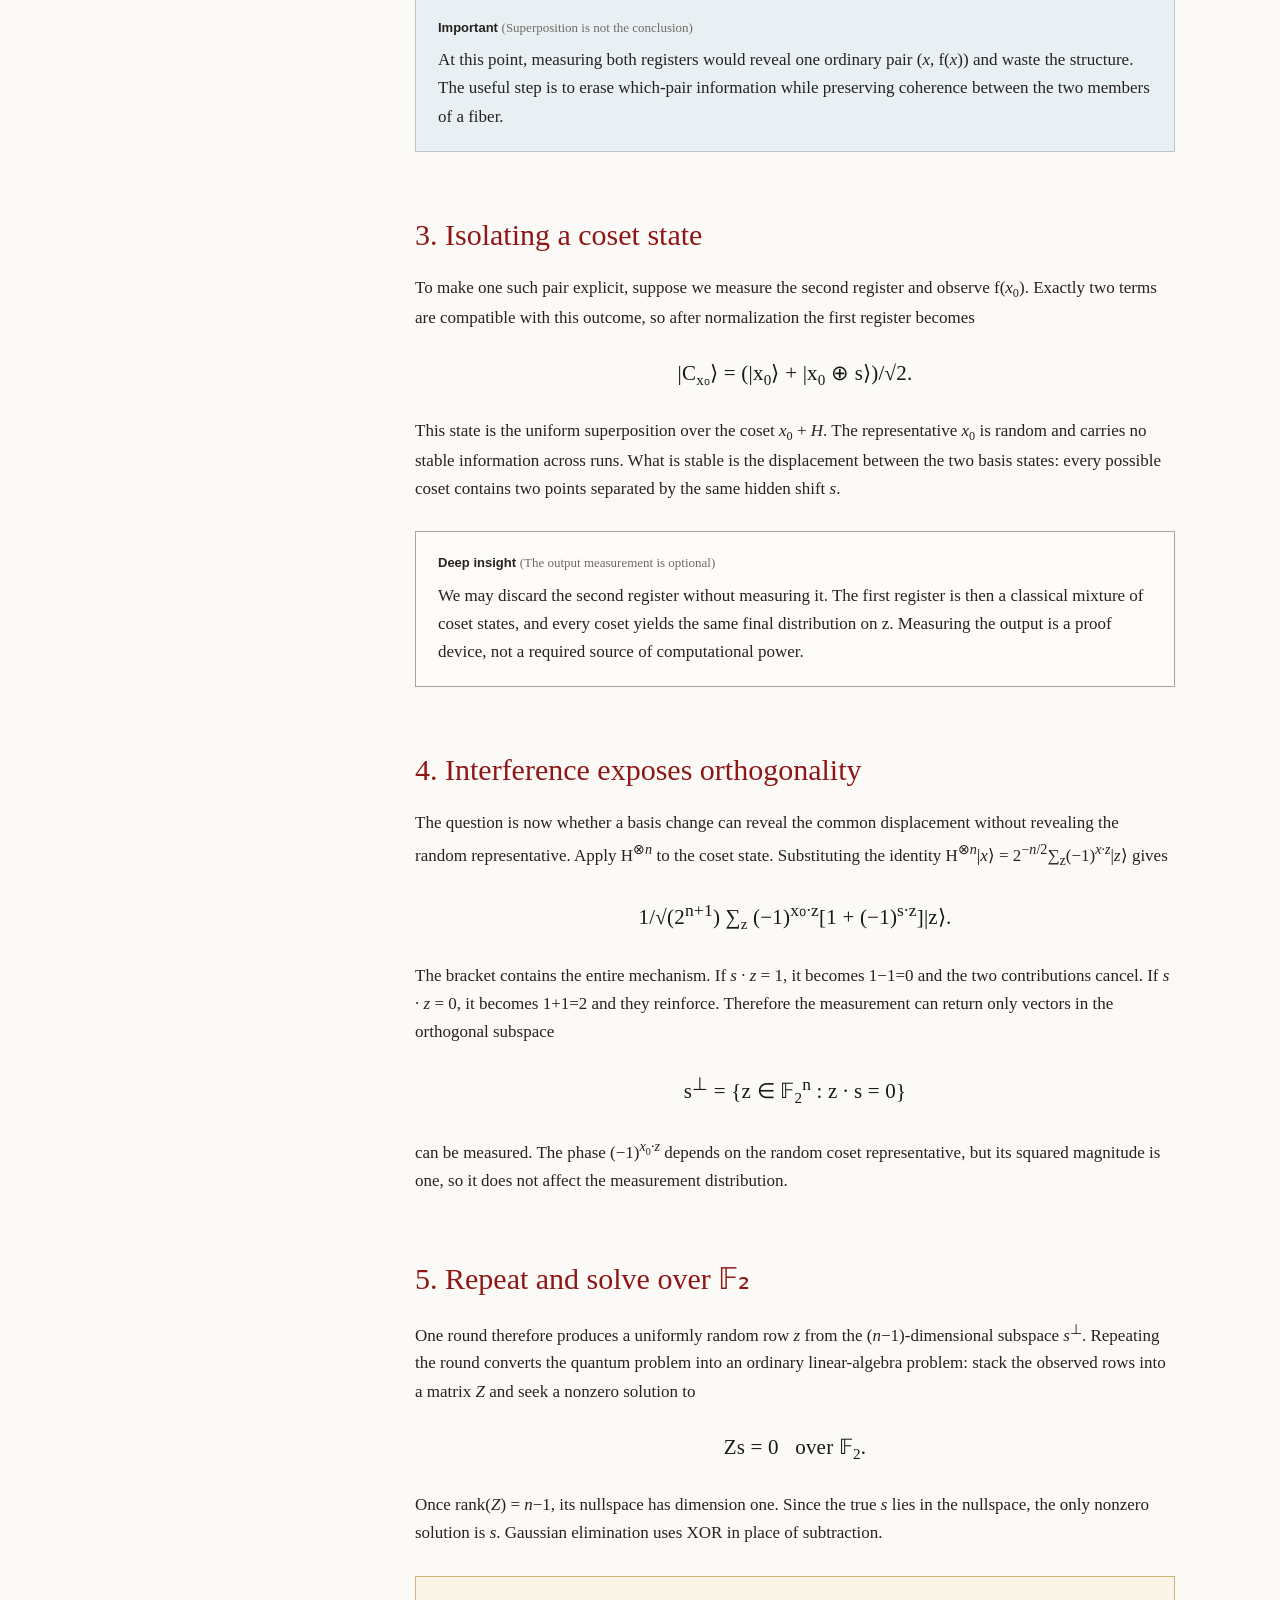
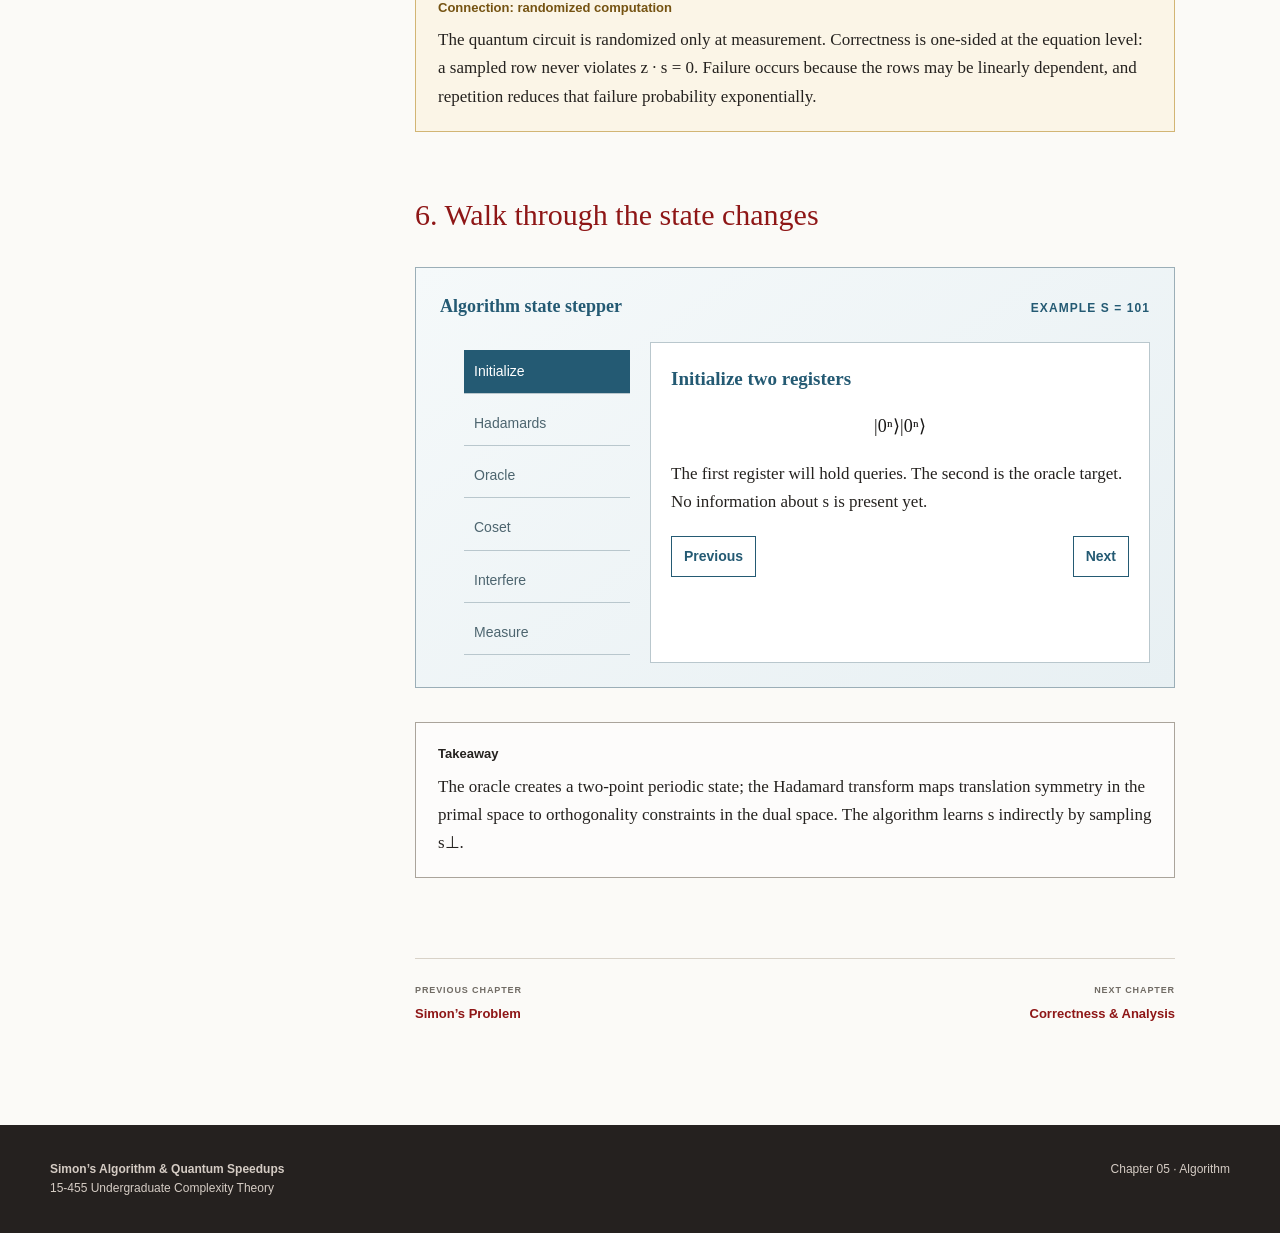
==== commit 81baea16: "Refine course prose and narrative flow" ====
--- a/algorithm.html
+++ b/algorithm.html
@@ -6,17 +6,17 @@
   <title>05 · Simon’s Algorithm</title><link rel="stylesheet" href="styles.css">
 </head>
 <body>
-  <header class="site-header"><a class="brand" href="index.html" aria-label="Quantum Speedups home"><span class="brand-mark" aria-hidden="true">|ψ⟩</span><span><strong>Quantum Speedups</strong><small>CS455 · UCT Project</small></span></a><nav class="site-nav" aria-label="Main navigation"><a href="index.html">Overview</a><a href="intro.html">01</a><a href="basics.html">02</a><a href="circuits.html">03</a><a href="problem.html">04</a><a class="active" href="algorithm.html" aria-current="page">05 · Algorithm</a><a href="correctness.html">06</a><a href="lower-bound.html">07</a><a href="implications.html">08</a></nav></header>
+  <header class="site-header"><a class="brand" href="index.html" aria-label="Quantum Speedups home"><span class="brand-mark" aria-hidden="true">|ψ⟩</span><span><strong>Quantum Speedups</strong><small>15-455 · UCT Project</small></span></a><nav class="site-nav" aria-label="Main navigation"><a href="index.html">Overview</a><a href="intro.html">01</a><a href="basics.html">02</a><a href="circuits.html">03</a><a href="problem.html">04</a><a class="active" href="algorithm.html" aria-current="page">05 · Algorithm</a><a href="correctness.html">06</a><a href="lower-bound.html">07</a><a href="implications.html">08</a></nav></header>
 
   <main class="reading-shell">
     <aside class="toc" aria-label="On this page"><p class="toc-label">Reading progress</p><div class="progress-track" aria-hidden="true"><div class="progress-fill"></div></div><p class="toc-label">On this page</p><ol><li><a href="#overview">Algorithm overview</a></li><li><a href="#prepare">Prepare and query</a></li><li><a href="#coset-state">The coset state</a></li><li><a href="#interfere">Hadamard interference</a></li><li><a href="#repeat">Repeat and solve</a></li><li><a href="#stepper">Walk through it</a></li></ol></aside>
 
     <article class="lesson-content">
-      <header class="chapter-header"><p class="chapter-kicker">Chapter 05</p><h1>Simon’s Algorithm</h1><p class="chapter-summary">One coherent query produces no readable list of values. Instead, a Hadamard transform converts the oracle’s hidden XOR symmetry into a uniformly random linear constraint.</p><div class="chapter-meta"><span>Quantum algorithm</span><span>25–30 minute read</span><span>Includes state stepper</span></div></header>
+      <header class="chapter-header"><p class="chapter-kicker">Chapter 05</p><h1>Simon’s Algorithm</h1><p class="chapter-summary">The algorithm never tries to read all oracle values. It prepares a coherent superposition of one hidden pair and uses Hadamard interference to turn that pair’s translation symmetry into a linear constraint.</p><div class="chapter-meta"><span>Quantum algorithm</span><span>25–30 minute read</span><span>Includes state stepper</span></div></header>
 
       <section id="overview">
         <h2>1. The algorithm at one level of abstraction</h2>
-        <p>Assume oracle access to a Simon function with hidden nonzero <em>s</em> ∈ 𝔽<sub>2</sub><sup>n</sup>. A single <strong>sampling round</strong> is:</p>
+        <p>Assume oracle access to a Simon function with hidden nonzero <em>s</em> ∈ 𝔽<sub>2</sub><sup>n</sup>. The goal of one <strong>sampling round</strong> is modest: rather than recover <em>s</em> immediately, it will produce one random equation satisfied by <em>s</em>. The round proceeds as follows.</p>
         <ol>
           <li>Initialize two <em>n</em>-qubit registers to |0<sup>n</sup>⟩|0<sup>n</sup>⟩.</li>
           <li>Apply H<sup>⊗<em>n</em></sup> to the first register.</li>
@@ -24,40 +24,40 @@
           <li>Ignore or measure the second register.</li>
           <li>Apply H<sup>⊗<em>n</em></sup> to the first register and measure it, obtaining <em>z</em>.</li>
         </ol>
-        <p>The invariant is that every returned <em>z</em> satisfies <em>z</em> · <em>s</em> = 0 over 𝔽<sub>2</sub>. Repeating the round produces a homogeneous linear system whose one-dimensional nullspace is span{<em>s</em>}.</p>
+        <p>The essential invariant is that every returned vector <em>z</em> satisfies <em>z</em> · <em>s</em> = 0 over 𝔽<sub>2</sub>. One equation cannot identify <em>s</em>, but independent repetitions build a homogeneous linear system. Once its row space has dimension <em>n</em>−1, its nullspace is one-dimensional and must equal span{<em>s</em>}.</p>
         <div class="note-box"><p class="note-title">Algorithm 1 <span>(Simon sampling)</span></p><p><strong>repeat</strong> until the sampled equations have rank <em>n</em>−1: run the quantum sampling round and append the measured row <em>z</em>. Then compute the unique nonzero vector in the nullspace over 𝔽<sub>2</sub>.</p></div>
       </section>
 
       <section id="prepare">
         <h2>2. Prepare and query</h2>
-        <p>The initial state is |0<sup>n</sup>⟩|0<sup>n</sup>⟩. Applying a Hadamard to every qubit of the first register gives</p>
+        <p>Let us now derive that invariant rather than assume it. The two registers begin in |0<sup>n</sup>⟩|0<sup>n</sup>⟩. Applying a Hadamard to every qubit of the first register prepares the uniform superposition</p>
         <div class="math">|ψ<span class="sub">1</span>⟩ = 1/√(2<sup>n</sup>) ∑<span class="sub">x∈𝔽₂ⁿ</span> |x⟩|0<sup>n</sup>⟩.</div>
         <p>The oracle then acts once:</p>
         <div class="math">|ψ<span class="sub">2</span>⟩ = 1/√(2<sup>n</sup>) ∑<span class="sub">x∈𝔽₂ⁿ</span> |x⟩|f(x)⟩.</div>
-        <p>This state correlates every input with its output. Because f(<em>x</em>) = f(<em>x</em> ⊕ <em>s</em>), each output label is attached to exactly two first-register basis states.</p>
+        <p>The query correlates each input with its oracle value. By the Simon promise, the terms indexed by <em>x</em> and <em>x</em> ⊕ <em>s</em> carry the same label in the second register, and no third term carries that label. Thus the joint state is naturally grouped into coherent pairs.</p>
         <div class="note-box remark"><p class="note-title">Important <span>(Superposition is not the conclusion)</span></p><p>At this point, measuring both registers would reveal one ordinary pair (<em>x</em>, f(<em>x</em>)) and waste the structure. The useful step is to erase which-pair information while preserving coherence between the two members of a fiber.</p></div>
       </section>
 
       <section id="coset-state">
         <h2>3. Isolating a coset state</h2>
-        <p>Suppose the second register is measured and the outcome is f(<em>x</em><span class="sub">0</span>). Exactly two terms are consistent with this result. The first register becomes</p>
+        <p>To make one such pair explicit, suppose we measure the second register and observe f(<em>x</em><span class="sub">0</span>). Exactly two terms are compatible with this outcome, so after normalization the first register becomes</p>
         <div class="math">|C<span class="sub">x₀</span>⟩ = (|x<span class="sub">0</span>⟩ + |x<span class="sub">0</span> ⊕ s⟩)/√2.</div>
-        <p>This is the uniform superposition over the coset <em>x</em><span class="sub">0</span> + <em>H</em>. The representative <em>x</em><span class="sub">0</span> is random. Crucially, the relative displacement <em>s</em> is the same in every possible coset.</p>
+        <p>This state is the uniform superposition over the coset <em>x</em><span class="sub">0</span> + <em>H</em>. The representative <em>x</em><span class="sub">0</span> is random and carries no stable information across runs. What is stable is the displacement between the two basis states: every possible coset contains two points separated by the same hidden shift <em>s</em>.</p>
         <div class="note-box"><p class="note-title">Deep insight <span>(The output measurement is optional)</span></p><p>We may discard the second register without measuring it. The first register is then a classical mixture of coset states, and every coset yields the same final distribution on z. Measuring the output is a proof device, not a required source of computational power.</p></div>
       </section>
 
       <section id="interfere">
         <h2>4. Interference exposes orthogonality</h2>
-        <p>Apply H<sup>⊗<em>n</em></sup> to the coset state. Using H<sup>⊗<em>n</em></sup>|<em>x</em>⟩ = 2<sup>−<em>n</em>/2</sup>∑<sub>z</sub>(−1)<sup><em>x</em>·<em>z</em></sup>|<em>z</em>⟩, we obtain</p>
+        <p>The question is now whether a basis change can reveal the common displacement without revealing the random representative. Apply H<sup>⊗<em>n</em></sup> to the coset state. Substituting the identity H<sup>⊗<em>n</em></sup>|<em>x</em>⟩ = 2<sup>−<em>n</em>/2</sup>∑<sub>z</sub>(−1)<sup><em>x</em>·<em>z</em></sup>|<em>z</em>⟩ gives</p>
         <div class="math">1/√(2<sup>n+1</sup>) ∑<span class="sub">z</span> (−1)<sup>x₀·z</sup>[1 + (−1)<sup>s·z</sup>]|z⟩.</div>
-        <p>If <em>s</em> · <em>z</em> = 1, the bracket is 1 − 1 = 0: the amplitude cancels. If <em>s</em> · <em>z</em> = 0, the bracket is 2: the paths reinforce. Therefore only vectors in the orthogonal subspace</p>
+        <p>The bracket contains the entire mechanism. If <em>s</em> · <em>z</em> = 1, it becomes 1−1=0 and the two contributions cancel. If <em>s</em> · <em>z</em> = 0, it becomes 1+1=2 and they reinforce. Therefore the measurement can return only vectors in the orthogonal subspace</p>
         <div class="math">s<sup>⊥</sup> = {z ∈ 𝔽<span class="sub">2</span><sup>n</sup> : z · s = 0}</div>
         <p>can be measured. The phase (−1)<sup><em>x</em><span class="sub">0</span>·<em>z</em></sup> depends on the random coset representative, but its squared magnitude is one, so it does not affect the measurement distribution.</p>
       </section>
 
       <section id="repeat">
         <h2>5. Repeat and solve over 𝔽₂</h2>
-        <p>Each run outputs a uniformly random row <em>z</em> in the (<em>n</em>−1)-dimensional subspace <em>s</em><sup>⊥</sup>. Stack the samples into a matrix <em>Z</em>. We seek a nonzero solution to</p>
+        <p>One round therefore produces a uniformly random row <em>z</em> from the (<em>n</em>−1)-dimensional subspace <em>s</em><sup>⊥</sup>. Repeating the round converts the quantum problem into an ordinary linear-algebra problem: stack the observed rows into a matrix <em>Z</em> and seek a nonzero solution to</p>
         <div class="math">Zs = 0 &nbsp; over 𝔽<span class="sub">2</span>.</div>
         <p>Once rank(<em>Z</em>) = <em>n</em>−1, its nullspace has dimension one. Since the true <em>s</em> lies in the nullspace, the only nonzero solution is <em>s</em>. Gaussian elimination uses XOR in place of subtraction.</p>
         <div class="note-box connection"><p class="note-title">Connection: randomized computation</p><p>The quantum circuit is randomized only at measurement. Correctness is one-sided at the equation level: a sampled row never violates z · s = 0. Failure occurs because the rows may be linearly dependent, and repetition reduces that failure probability exponentially.</p></div>
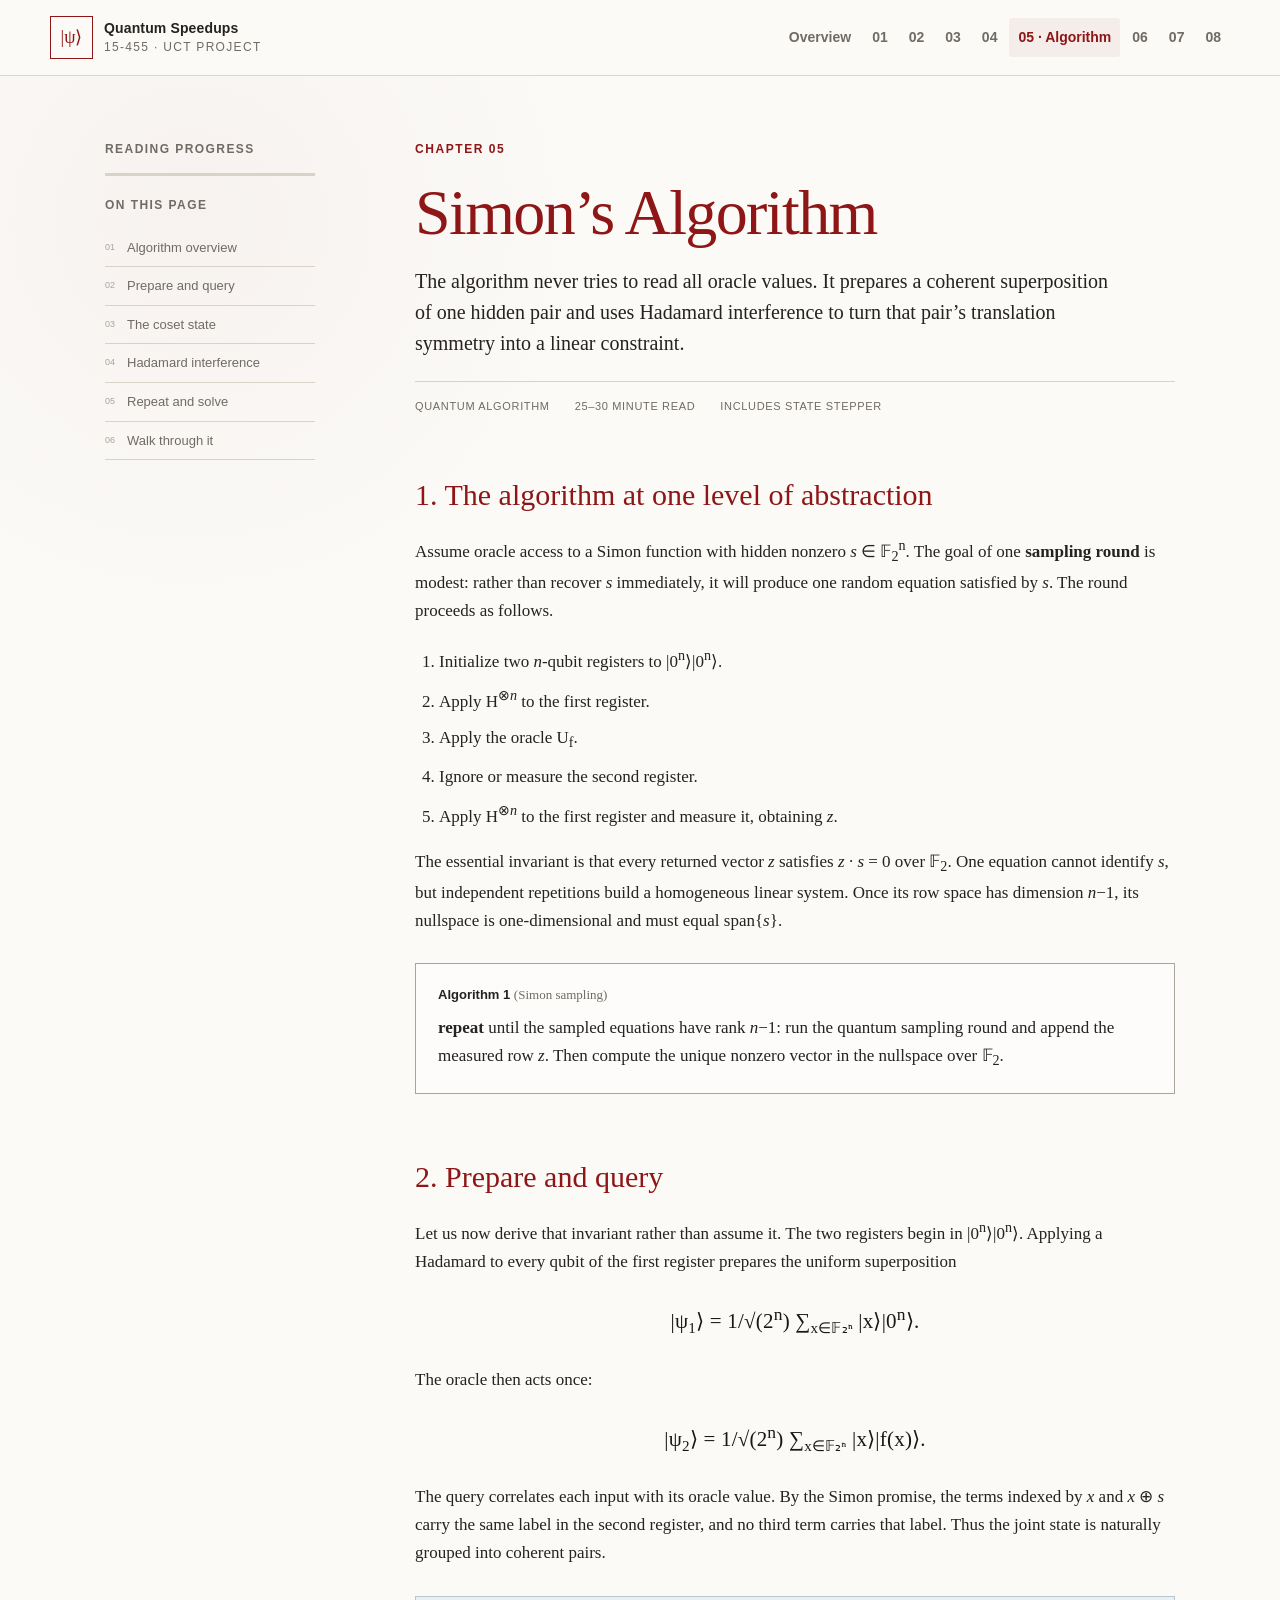
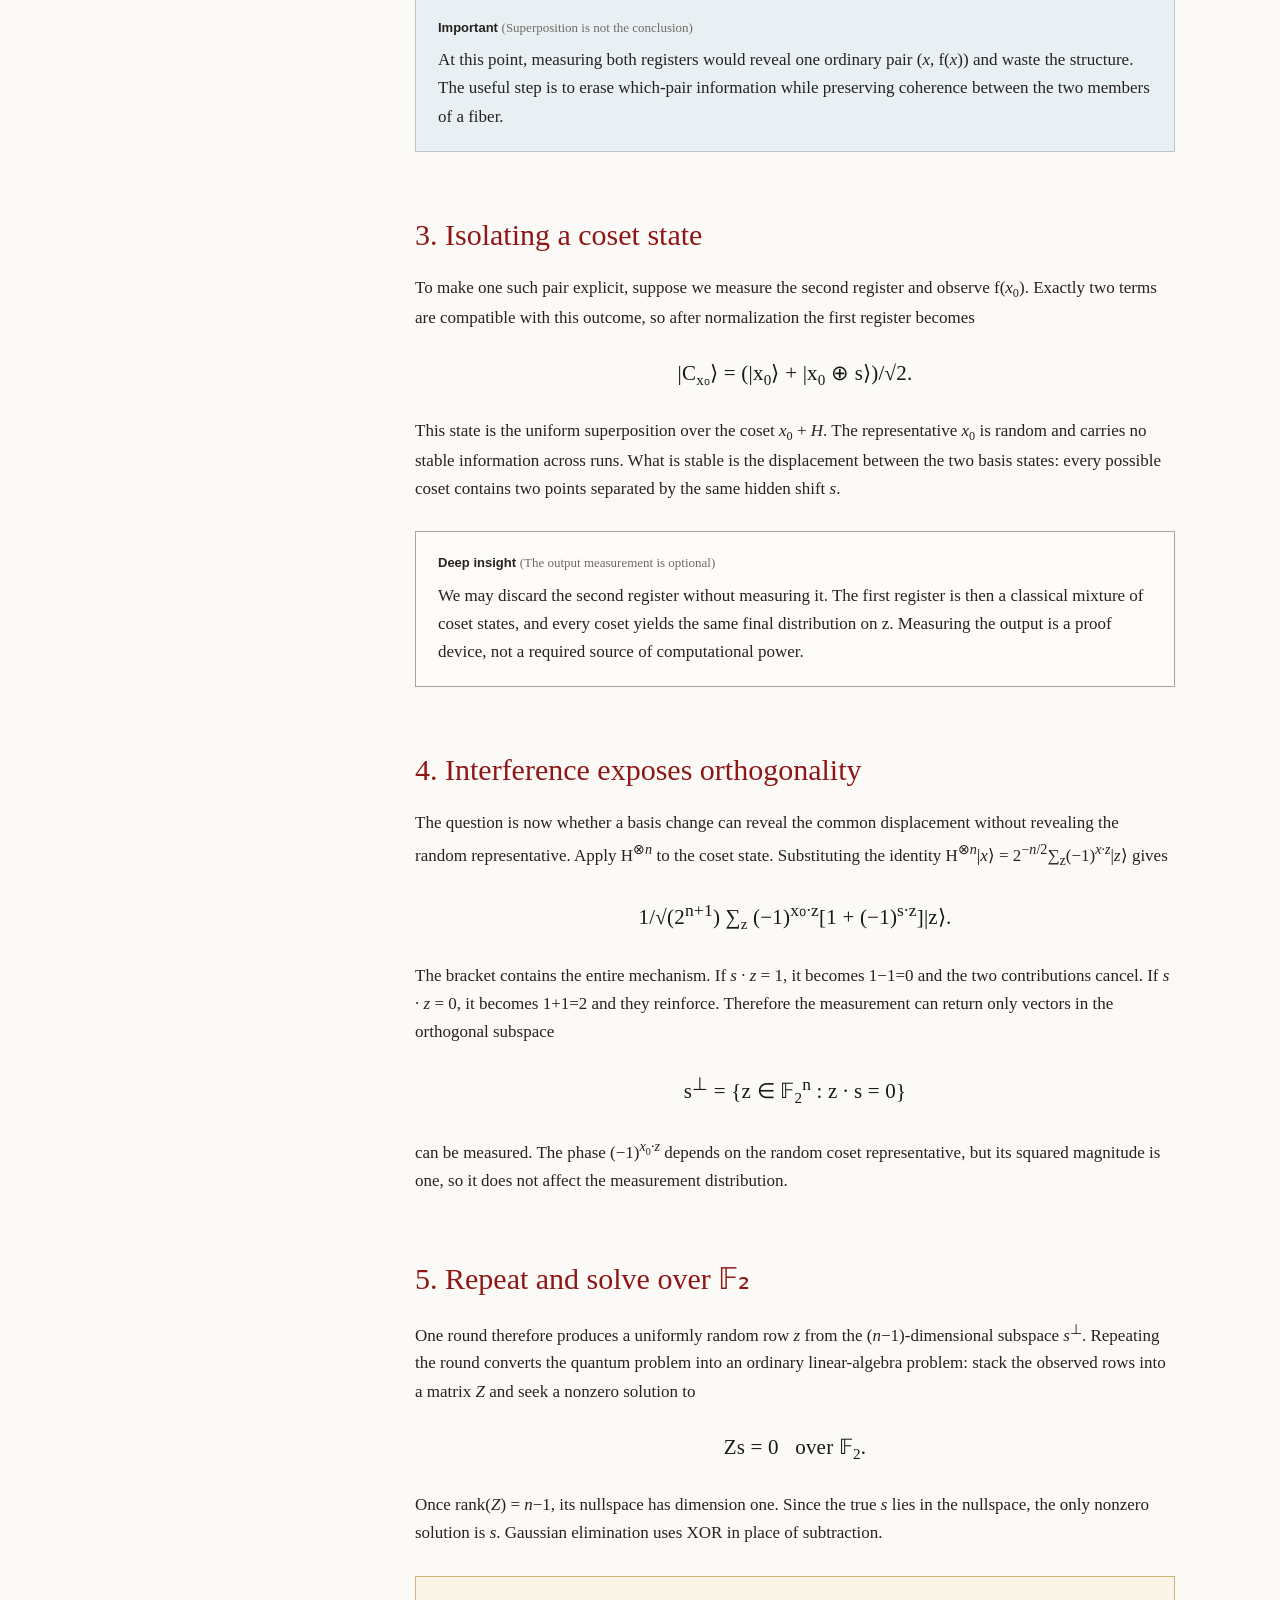
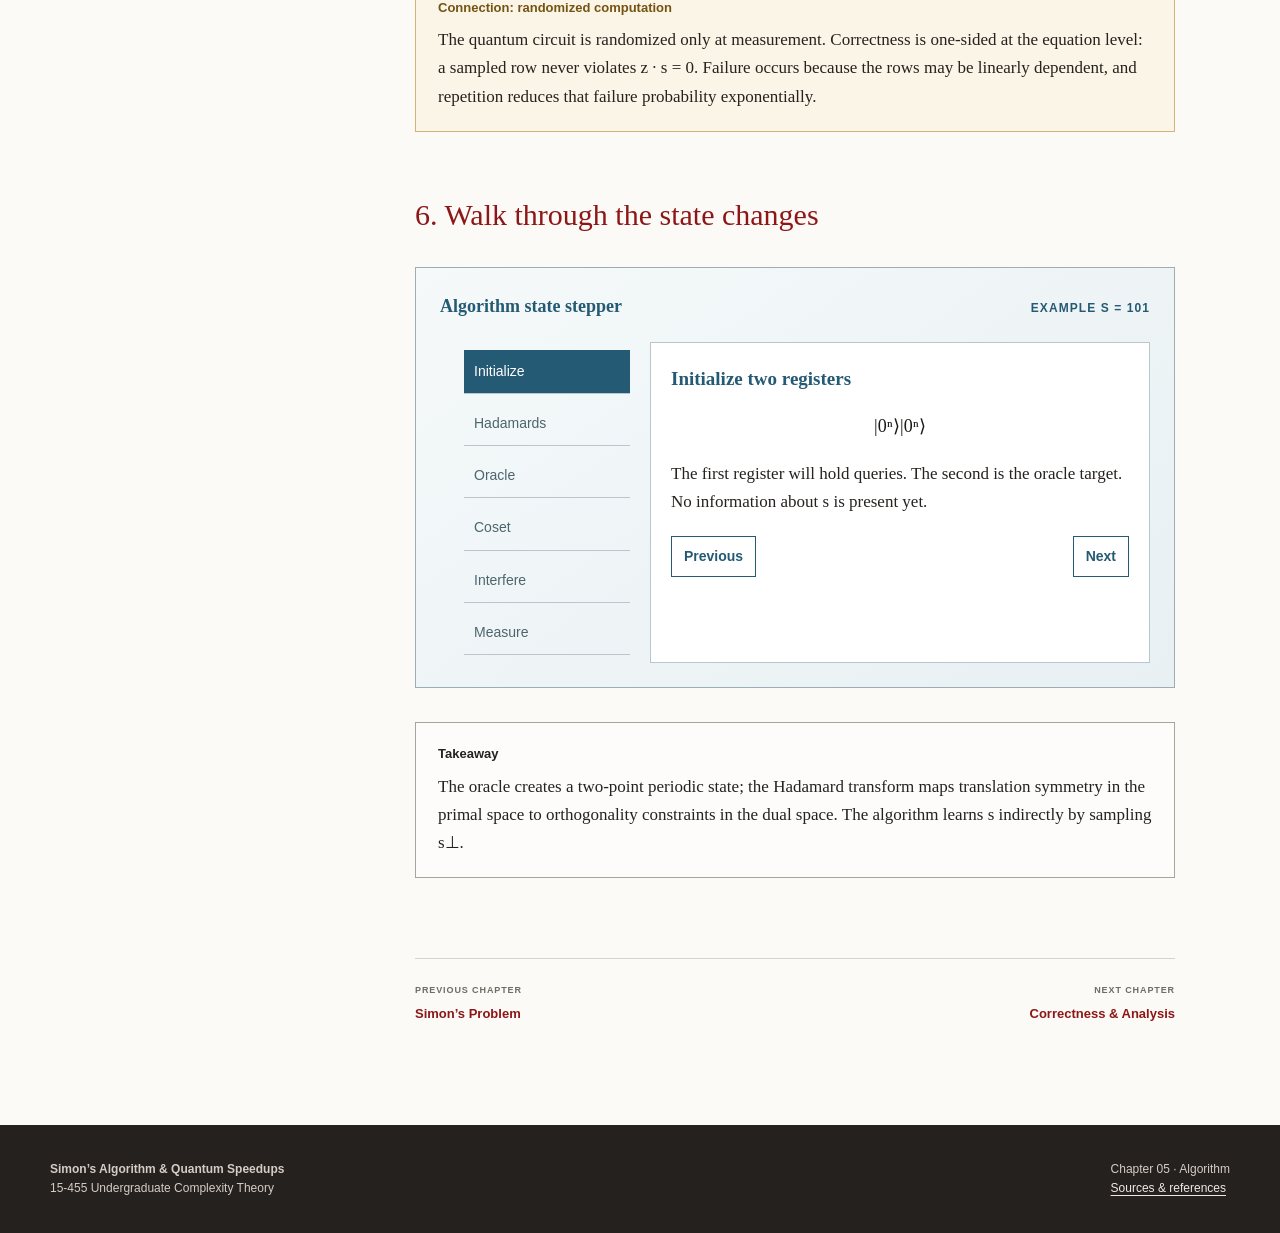
==== commit 8d1a1fd9: "Add author byline and separate sources page" ====
--- a/algorithm.html
+++ b/algorithm.html
@@ -78,6 +78,6 @@
       <nav class="lesson-nav" aria-label="Lesson navigation"><a href="problem.html"><small>Previous chapter</small>Simon’s Problem</a><a href="correctness.html"><small>Next chapter</small>Correctness &amp; Analysis</a></nav>
     </article>
   </main>
-  <footer class="site-footer"><p><strong>Simon’s Algorithm &amp; Quantum Speedups</strong><br>15-455 Undergraduate Complexity Theory</p><p>Chapter 05 · Algorithm</p></footer><script src="lesson.js"></script>
+  <footer class="site-footer"><p><strong>Simon’s Algorithm &amp; Quantum Speedups</strong><br>15-455 Undergraduate Complexity Theory</p><p>Chapter 05 · Algorithm<br><a class="footer-link" href="sources.html">Sources &amp; references</a></p></footer><script src="lesson.js"></script>
 </body>
 </html>
--- a/styles.css
+++ b/styles.css
@@ -55,6 +55,8 @@
 .hero h1 { margin: 14px 0 24px; color: var(--maroon); font-size: clamp(48px, 6.6vw, 82px); font-weight: 500; letter-spacing: -.045em; line-height: .99; }
 .hero h1 em { color: var(--ink); font-size: .72em; font-weight: 400; }
 .lede { max-width: 700px; margin: 0; font-size: 20px; line-height: 1.6; }
+.byline { margin: 14px 0 0; color: var(--muted); font-family: var(--sans); font-size: 14px; }
+.byline strong { color: var(--ink); }
 .hero-actions { margin-top: 34px; display: flex; align-items: center; gap: 24px; flex-wrap: wrap; }
 .button { display: inline-flex; align-items: center; gap: 22px; padding: 12px 17px; border: 1px solid var(--maroon); text-decoration: none; font-family: var(--sans); font-size: 13px; font-weight: 700; }
 .button.primary { color: white; background: var(--maroon); }
@@ -97,6 +99,7 @@
 
 .site-footer { padding: 35px max(24px, calc((100vw - 1180px) / 2)); color: #d5ccc4; background: #25211f; display: flex; justify-content: space-between; gap: 30px; font-family: var(--sans); font-size: 12px; line-height: 1.6; }
 .site-footer p { margin: 0; }
+.footer-link { color: #f1e9e1; text-underline-offset: 3px; }
 
 /* Lesson pages */
 .reading-shell { max-width: 1180px; margin: 0 auto; padding: 64px 24px 100px; display: grid; grid-template-columns: 210px minmax(0, 760px); gap: clamp(45px, 8vw, 100px); justify-content: center; }
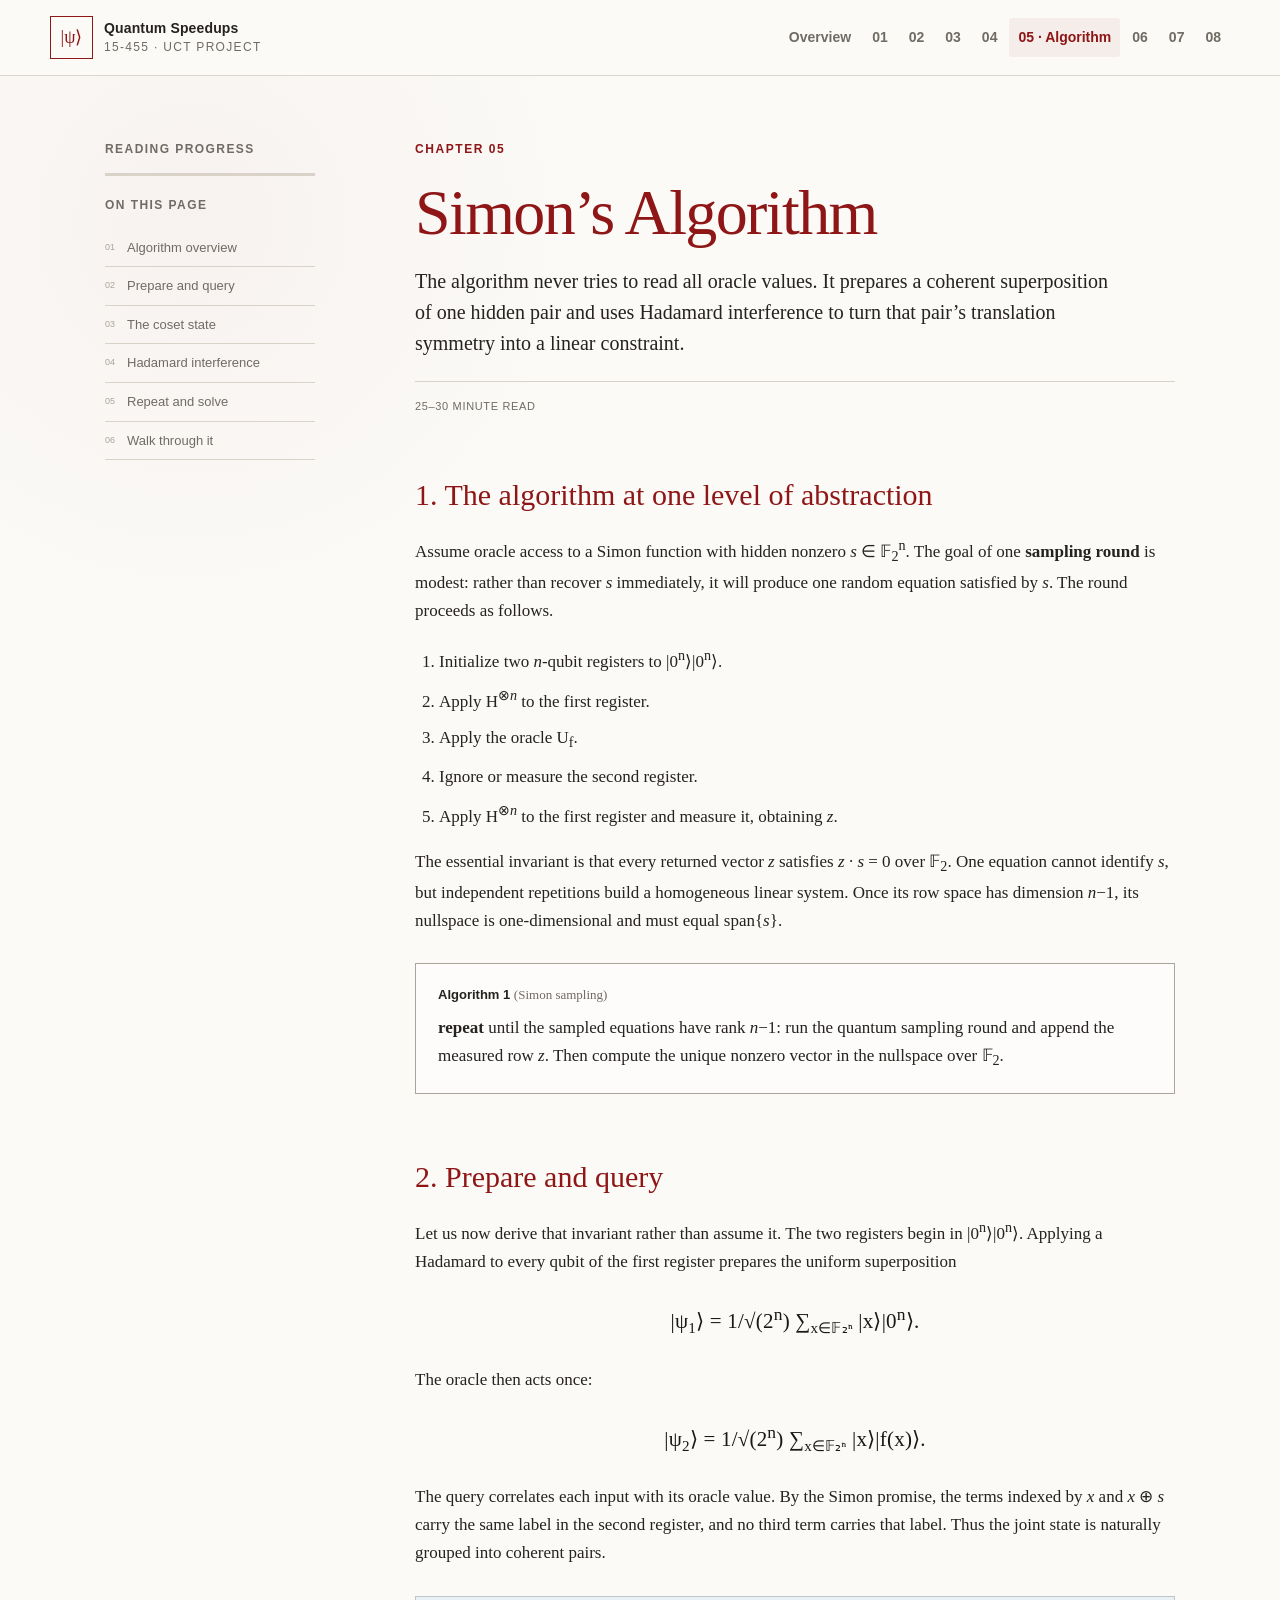
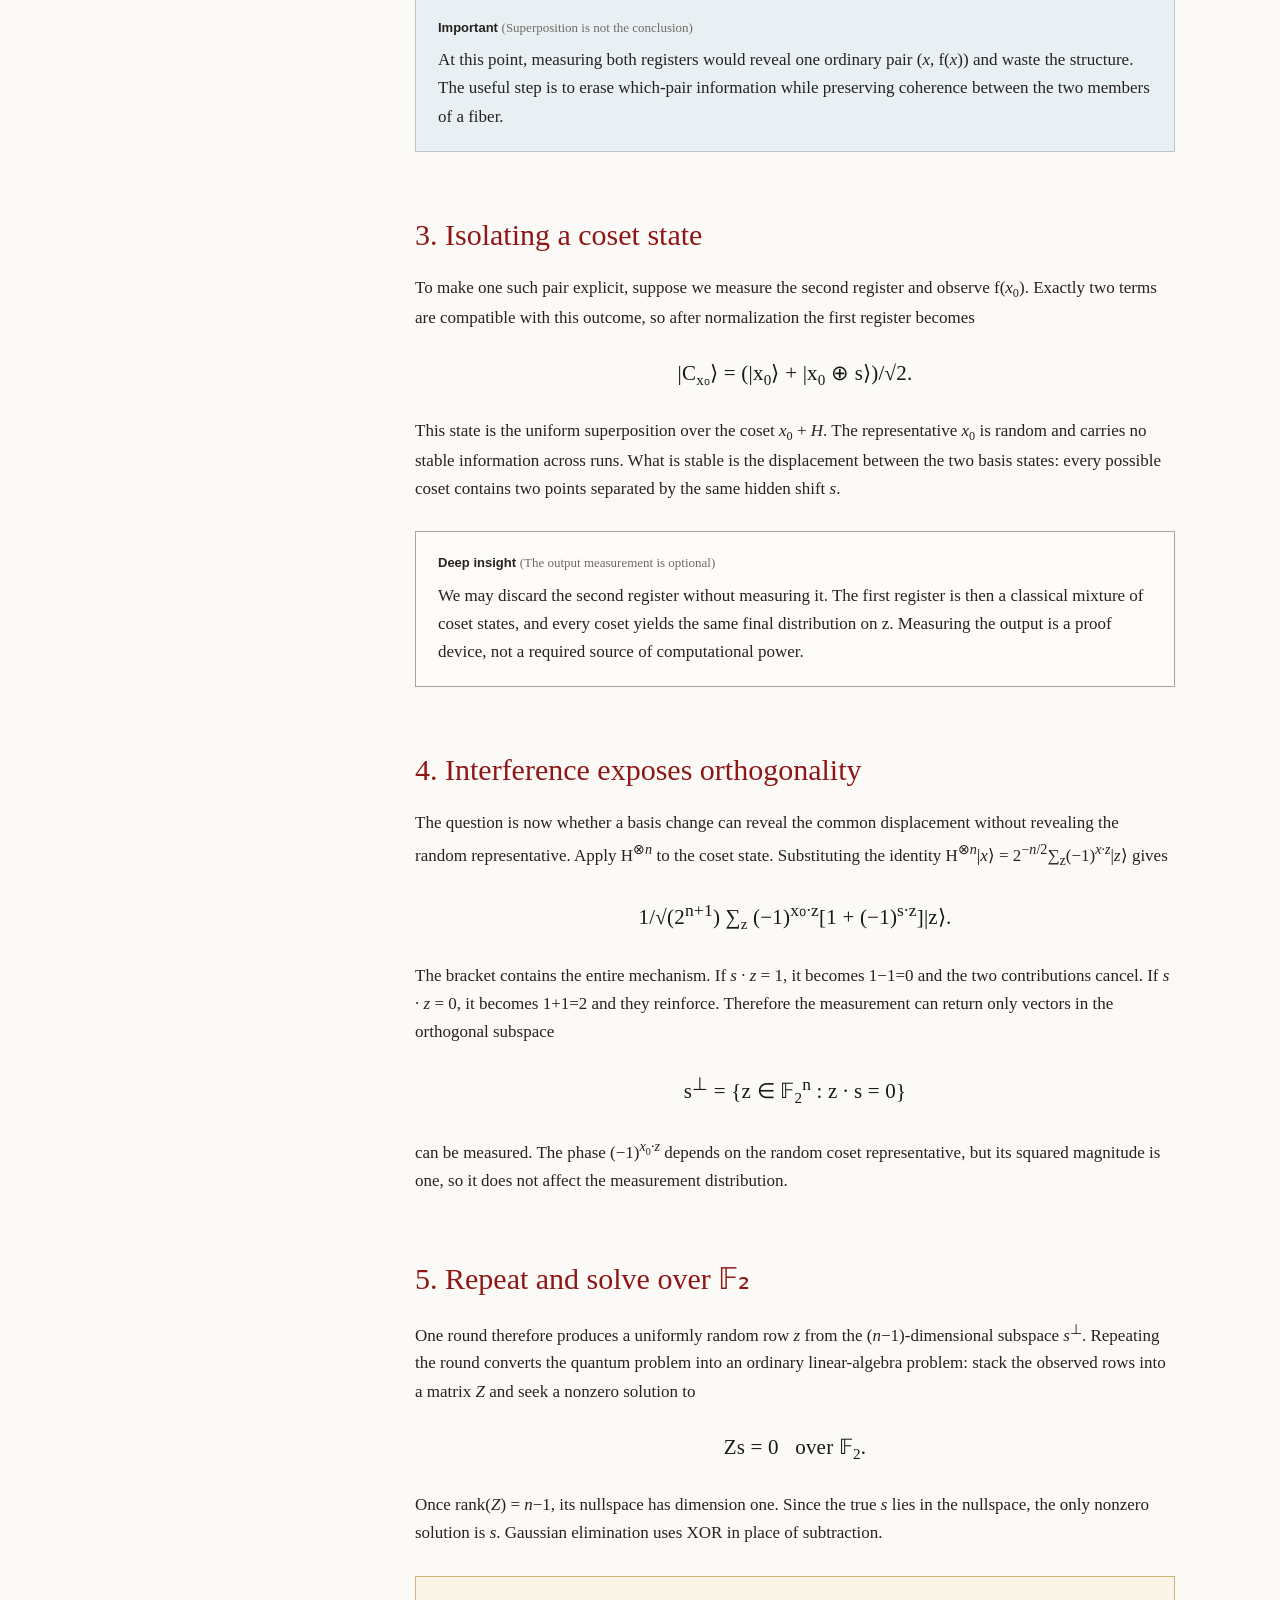
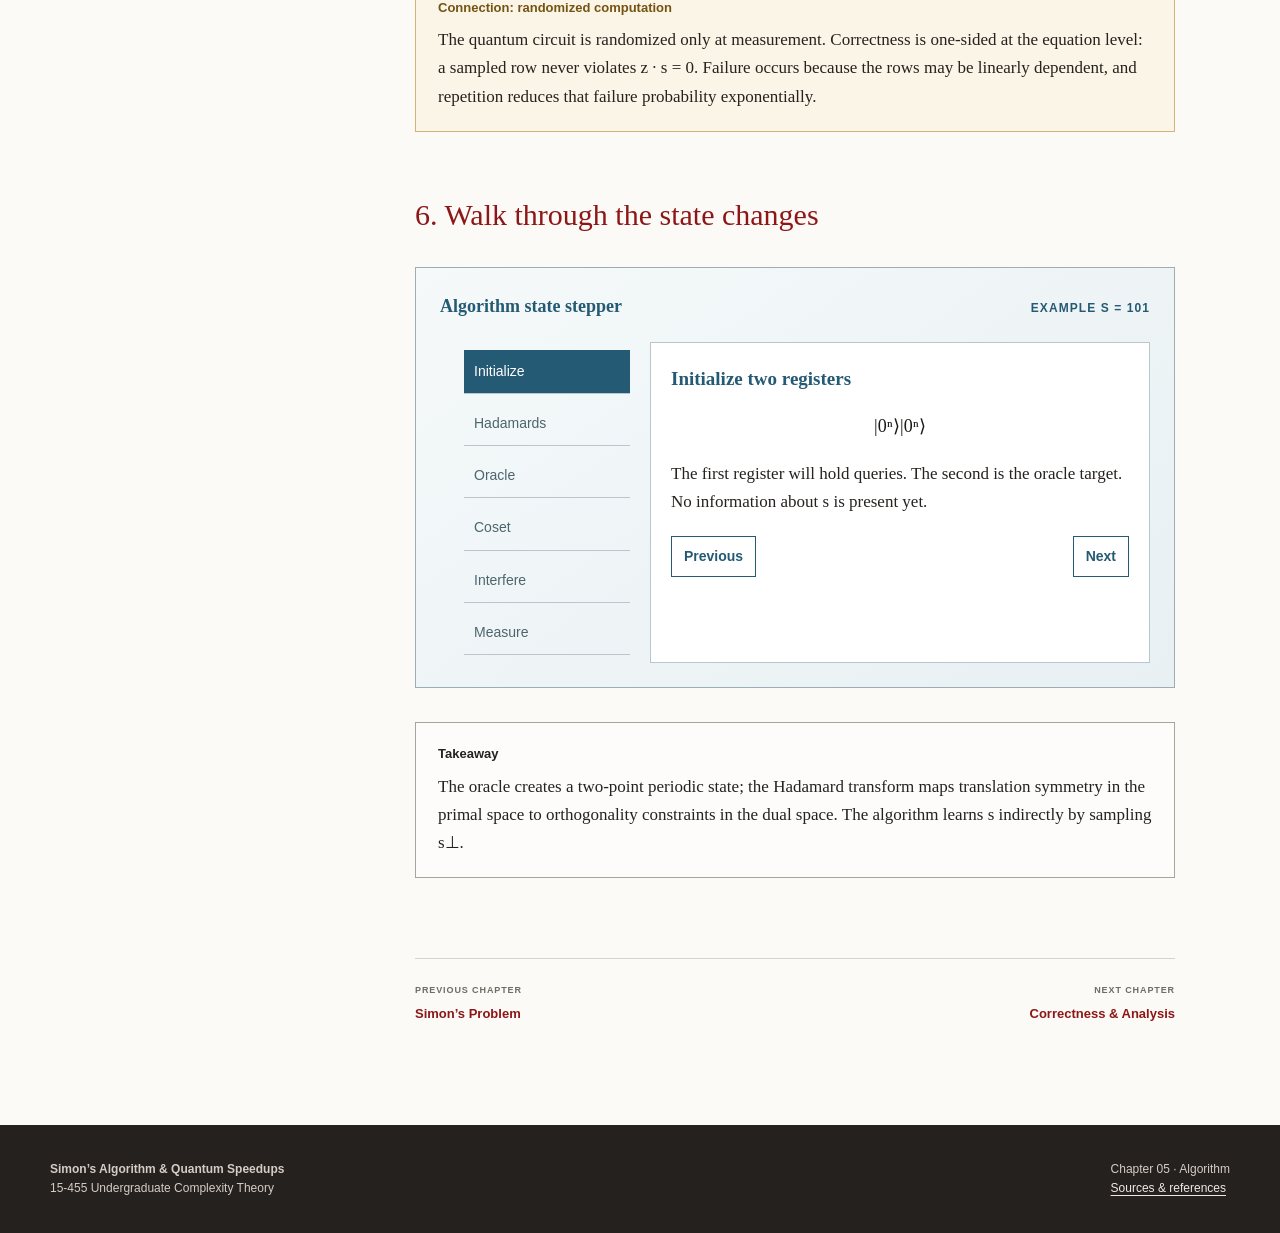
==== commit 5f01ce9e: "Simplify chapter reading metadata" ====
--- a/algorithm.html
+++ b/algorithm.html
@@ -12,7 +12,7 @@
     <aside class="toc" aria-label="On this page"><p class="toc-label">Reading progress</p><div class="progress-track" aria-hidden="true"><div class="progress-fill"></div></div><p class="toc-label">On this page</p><ol><li><a href="#overview">Algorithm overview</a></li><li><a href="#prepare">Prepare and query</a></li><li><a href="#coset-state">The coset state</a></li><li><a href="#interfere">Hadamard interference</a></li><li><a href="#repeat">Repeat and solve</a></li><li><a href="#stepper">Walk through it</a></li></ol></aside>
 
     <article class="lesson-content">
-      <header class="chapter-header"><p class="chapter-kicker">Chapter 05</p><h1>Simon’s Algorithm</h1><p class="chapter-summary">The algorithm never tries to read all oracle values. It prepares a coherent superposition of one hidden pair and uses Hadamard interference to turn that pair’s translation symmetry into a linear constraint.</p><div class="chapter-meta"><span>Quantum algorithm</span><span>25–30 minute read</span><span>Includes state stepper</span></div></header>
+      <header class="chapter-header"><p class="chapter-kicker">Chapter 05</p><h1>Simon’s Algorithm</h1><p class="chapter-summary">The algorithm never tries to read all oracle values. It prepares a coherent superposition of one hidden pair and uses Hadamard interference to turn that pair’s translation symmetry into a linear constraint.</p><div class="chapter-meta"><span>25–30 minute read</span></div></header>
 
       <section id="overview">
         <h2>1. The algorithm at one level of abstraction</h2>
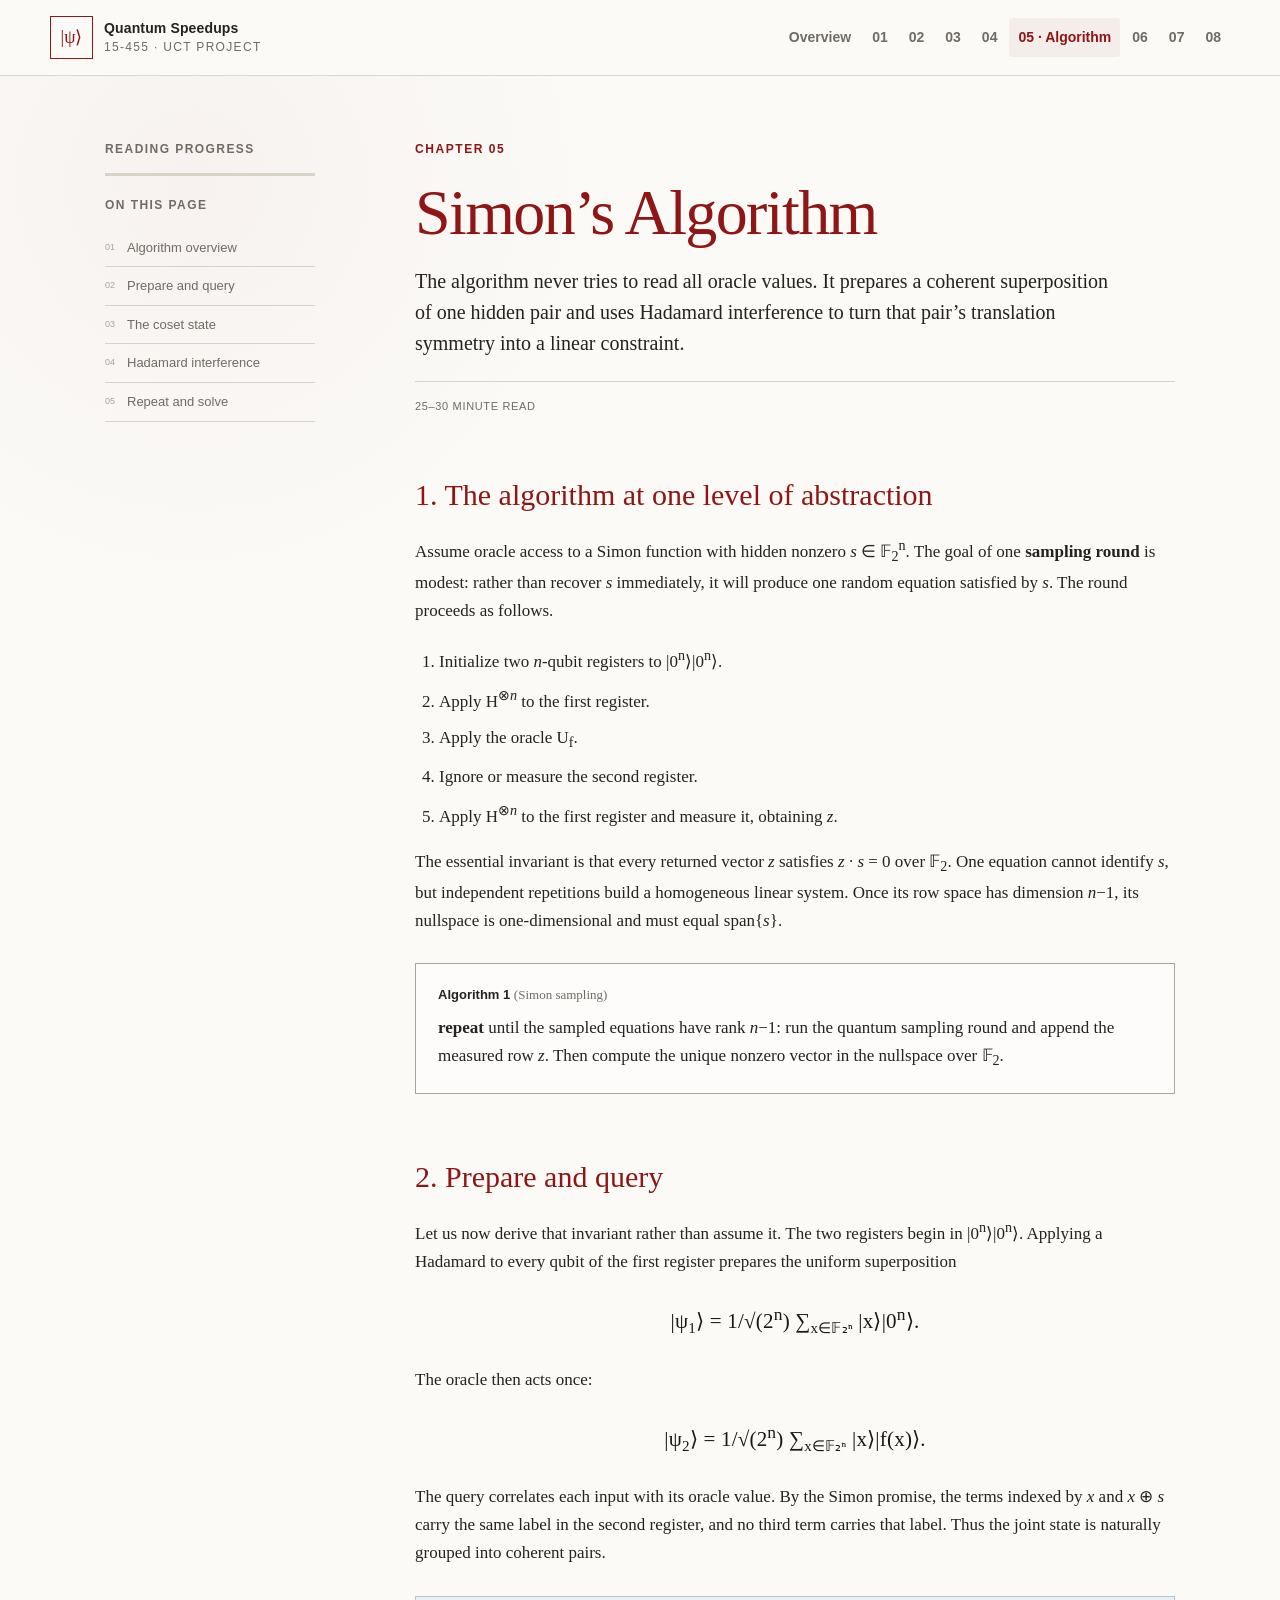
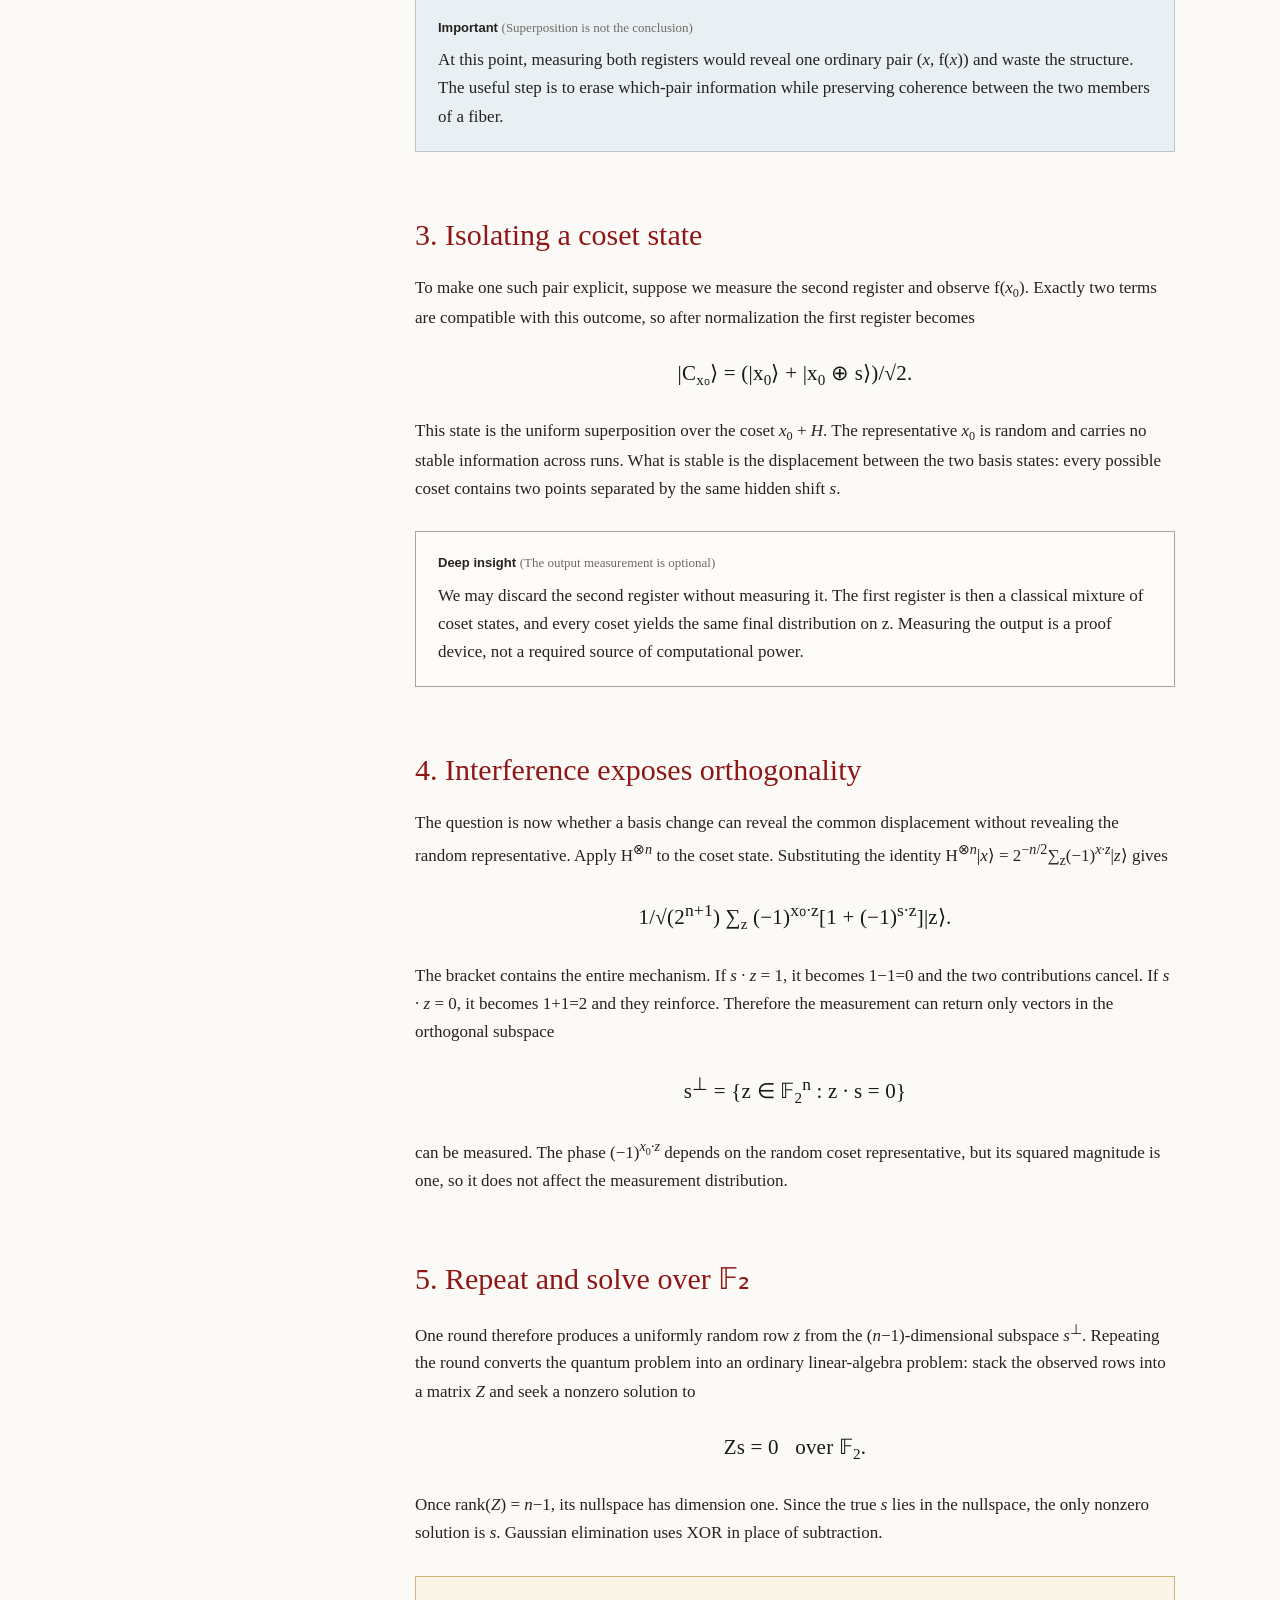
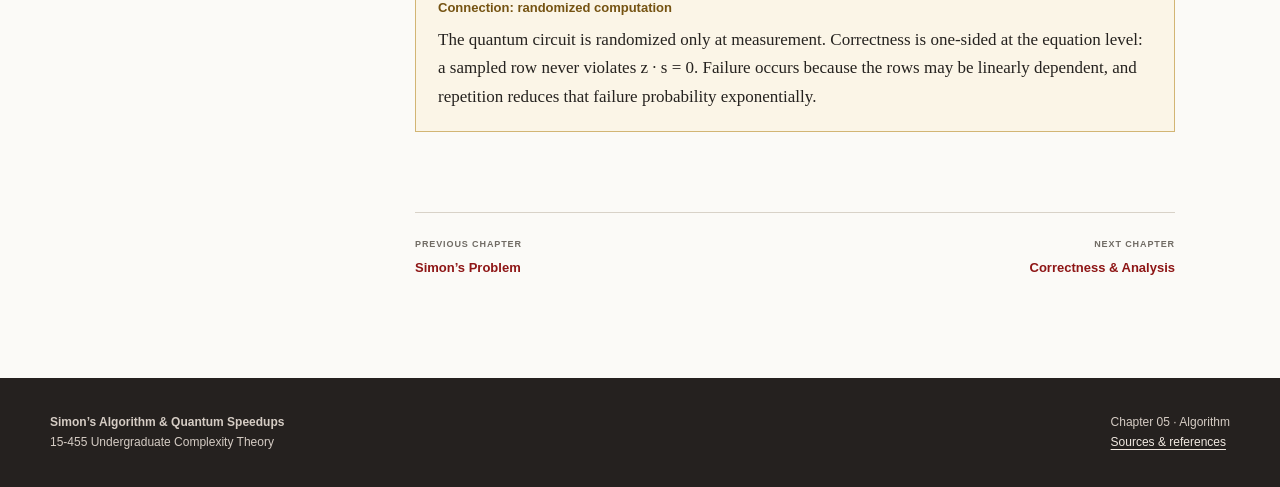
==== commit ce9165dc: "Remove algorithm state walkthrough" ====
--- a/algorithm.html
+++ b/algorithm.html
@@ -9,7 +9,7 @@
   <header class="site-header"><a class="brand" href="index.html" aria-label="Quantum Speedups home"><span class="brand-mark" aria-hidden="true">|ψ⟩</span><span><strong>Quantum Speedups</strong><small>15-455 · UCT Project</small></span></a><nav class="site-nav" aria-label="Main navigation"><a href="index.html">Overview</a><a href="intro.html">01</a><a href="basics.html">02</a><a href="circuits.html">03</a><a href="problem.html">04</a><a class="active" href="algorithm.html" aria-current="page">05 · Algorithm</a><a href="correctness.html">06</a><a href="lower-bound.html">07</a><a href="implications.html">08</a></nav></header>
 
   <main class="reading-shell">
-    <aside class="toc" aria-label="On this page"><p class="toc-label">Reading progress</p><div class="progress-track" aria-hidden="true"><div class="progress-fill"></div></div><p class="toc-label">On this page</p><ol><li><a href="#overview">Algorithm overview</a></li><li><a href="#prepare">Prepare and query</a></li><li><a href="#coset-state">The coset state</a></li><li><a href="#interfere">Hadamard interference</a></li><li><a href="#repeat">Repeat and solve</a></li><li><a href="#stepper">Walk through it</a></li></ol></aside>
+    <aside class="toc" aria-label="On this page"><p class="toc-label">Reading progress</p><div class="progress-track" aria-hidden="true"><div class="progress-fill"></div></div><p class="toc-label">On this page</p><ol><li><a href="#overview">Algorithm overview</a></li><li><a href="#prepare">Prepare and query</a></li><li><a href="#coset-state">The coset state</a></li><li><a href="#interfere">Hadamard interference</a></li><li><a href="#repeat">Repeat and solve</a></li></ol></aside>
 
     <article class="lesson-content">
       <header class="chapter-header"><p class="chapter-kicker">Chapter 05</p><h1>Simon’s Algorithm</h1><p class="chapter-summary">The algorithm never tries to read all oracle values. It prepares a coherent superposition of one hidden pair and uses Hadamard interference to turn that pair’s translation symmetry into a linear constraint.</p><div class="chapter-meta"><span>25–30 minute read</span></div></header>
@@ -63,18 +63,6 @@
         <div class="note-box connection"><p class="note-title">Connection: randomized computation</p><p>The quantum circuit is randomized only at measurement. Correctness is one-sided at the equation level: a sampled row never violates z · s = 0. Failure occurs because the rows may be linearly dependent, and repetition reduces that failure probability exponentially.</p></div>
       </section>
 
-      <section id="stepper">
-        <h2>6. Walk through the state changes</h2>
-        <div class="interactive" id="algorithm-stepper" aria-labelledby="stepper-title">
-          <div class="interactive-header"><h3 id="stepper-title">Algorithm state stepper</h3><span class="interactive-tag">Example s = 101</span></div>
-          <div class="stepper-layout">
-            <ol class="step-list"><li><button type="button" data-algorithm-step>Initialize</button></li><li><button type="button" data-algorithm-step>Hadamards</button></li><li><button type="button" data-algorithm-step>Oracle</button></li><li><button type="button" data-algorithm-step>Coset</button></li><li><button type="button" data-algorithm-step>Interfere</button></li><li><button type="button" data-algorithm-step>Measure</button></li></ol>
-            <div class="step-panel"><h4 id="algorithm-step-title"></h4><div class="math" id="algorithm-step-formula"></div><p id="algorithm-step-copy"></p><div class="step-controls"><button type="button" id="step-back">Previous</button><button type="button" id="step-next">Next</button></div></div>
-          </div>
-        </div>
-        <div class="note-box"><p class="note-title">Takeaway</p><p>The oracle creates a two-point periodic state; the Hadamard transform maps translation symmetry in the primal space to orthogonality constraints in the dual space. The algorithm learns s indirectly by sampling s⊥.</p></div>
-      </section>
-
       <nav class="lesson-nav" aria-label="Lesson navigation"><a href="problem.html"><small>Previous chapter</small>Simon’s Problem</a><a href="correctness.html"><small>Next chapter</small>Correctness &amp; Analysis</a></nav>
     </article>
   </main>
--- a/styles.css
+++ b/styles.css
@@ -163,8 +163,8 @@
 .probability-track { height: 18px; background: white; border: 1px solid rgba(36,90,115,.2); }
 .probability-fill { height: 100%; background: var(--blue); transition: width .25s ease; }
 .lab-buttons { grid-column: 1 / -1; display: flex; flex-wrap: wrap; gap: 8px; }
-.lab-buttons button, .quiz button, .step-controls button { padding: 8px 12px; border: 1px solid var(--blue); color: var(--blue); background: white; cursor: pointer; font-family: var(--sans); font-size: 14px; font-weight: 700; }
-.lab-buttons button:hover, .quiz button:hover, .step-controls button:hover { color: white; background: var(--blue); }
+.lab-buttons button, .quiz button { padding: 8px 12px; border: 1px solid var(--blue); color: var(--blue); background: white; cursor: pointer; font-family: var(--sans); font-size: 14px; font-weight: 700; }
+.lab-buttons button:hover, .quiz button:hover { color: white; background: var(--blue); }
 .measurement { min-height: 25px; grid-column: 1 / -1; margin: 0 !important; color: var(--blue); font-family: var(--sans); font-size: 12px; font-weight: 700; }
 
 /* Interactive learning components */
@@ -192,15 +192,6 @@
 .circuit-gate { min-width: 58px; min-height: 45px; display: grid; place-items: center; border: 2px solid var(--maroon); color: var(--maroon); background: white; font-family: var(--sans); font-weight: 800; }
 .circuit-gate.oracle { color: white; background: var(--maroon); }
 
-.stepper-layout { display: grid; grid-template-columns: 190px minmax(0,1fr); gap: 20px; }
-.step-list { margin: 0; padding: 0; list-style: none; }
-.step-list button { width: 100%; padding: 10px; border: 0; border-bottom: 1px solid #b9c7cd; color: #4d656f; background: transparent; text-align: left; cursor: pointer; font-family: var(--sans); font-size: 14px; }
-.step-list button.active { color: white; background: var(--blue); }
-.step-panel { min-height: 270px; padding: 20px; border: 1px solid #b9c7cd; background: white; }
-.step-panel h4 { margin: 0 0 10px; color: var(--blue); font-size: 19px; }
-.step-panel .math { margin: 18px 0; font-size: 18px; }
-.step-controls { margin-top: 15px; display: flex; justify-content: space-between; gap: 10px; }
-
 .equation-list { margin: 16px 0; display: grid; gap: 7px; }
 .equation-row { padding: 9px 11px; border: 1px solid #b9c7cd; background: white; display: flex; justify-content: space-between; gap: 15px; font-family: ui-monospace, "SFMono-Regular", Consolas, monospace; font-size: 14px; }
 .equation-row.dependent { color: var(--muted); background: #f2f0ec; }
@@ -250,9 +241,6 @@
   .toc { position: static; padding-bottom: 20px; border-bottom: 1px solid var(--line); }
   .toc ol { display: grid; grid-template-columns: 1fr 1fr; gap: 0 18px; }
   .chapter-meta { flex-wrap: wrap; gap: 8px 20px; }
-  .stepper-layout { grid-template-columns: 1fr; }
-  .step-list { display: grid; grid-template-columns: repeat(3, 1fr); }
-  .step-list button { text-align: center; border: 1px solid #b9c7cd; }
 }
 @media (max-width: 520px) {
   .hero h1 { font-size: 44px; }
@@ -268,7 +256,6 @@
   .control-grid, .pair-grid, .claim-grid, .connection-grid { grid-template-columns: 1fr; }
   .chart-row { grid-template-columns: 1fr; }
   .chart-value { text-align: left; }
-  .step-list { grid-template-columns: 1fr 1fr; }
 }
 @media (prefers-reduced-motion: reduce) {
   html { scroll-behavior: auto; }
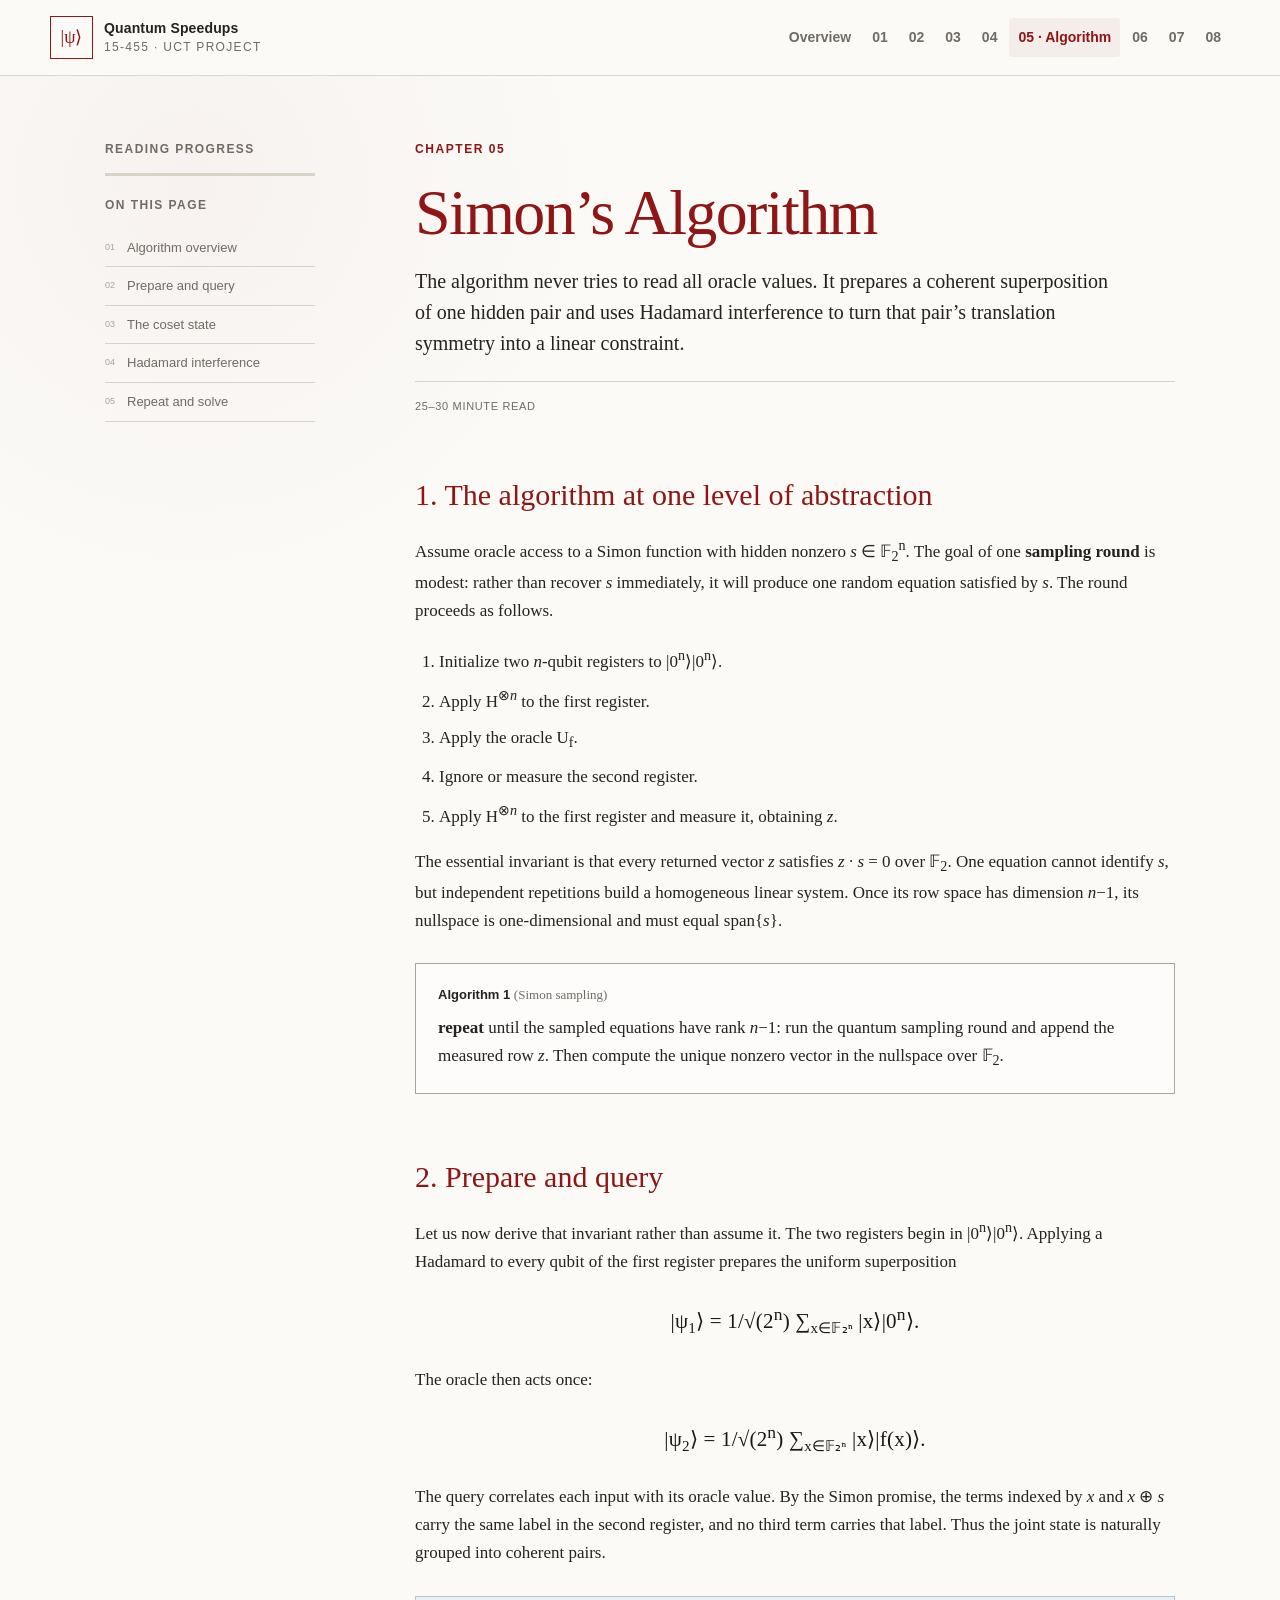
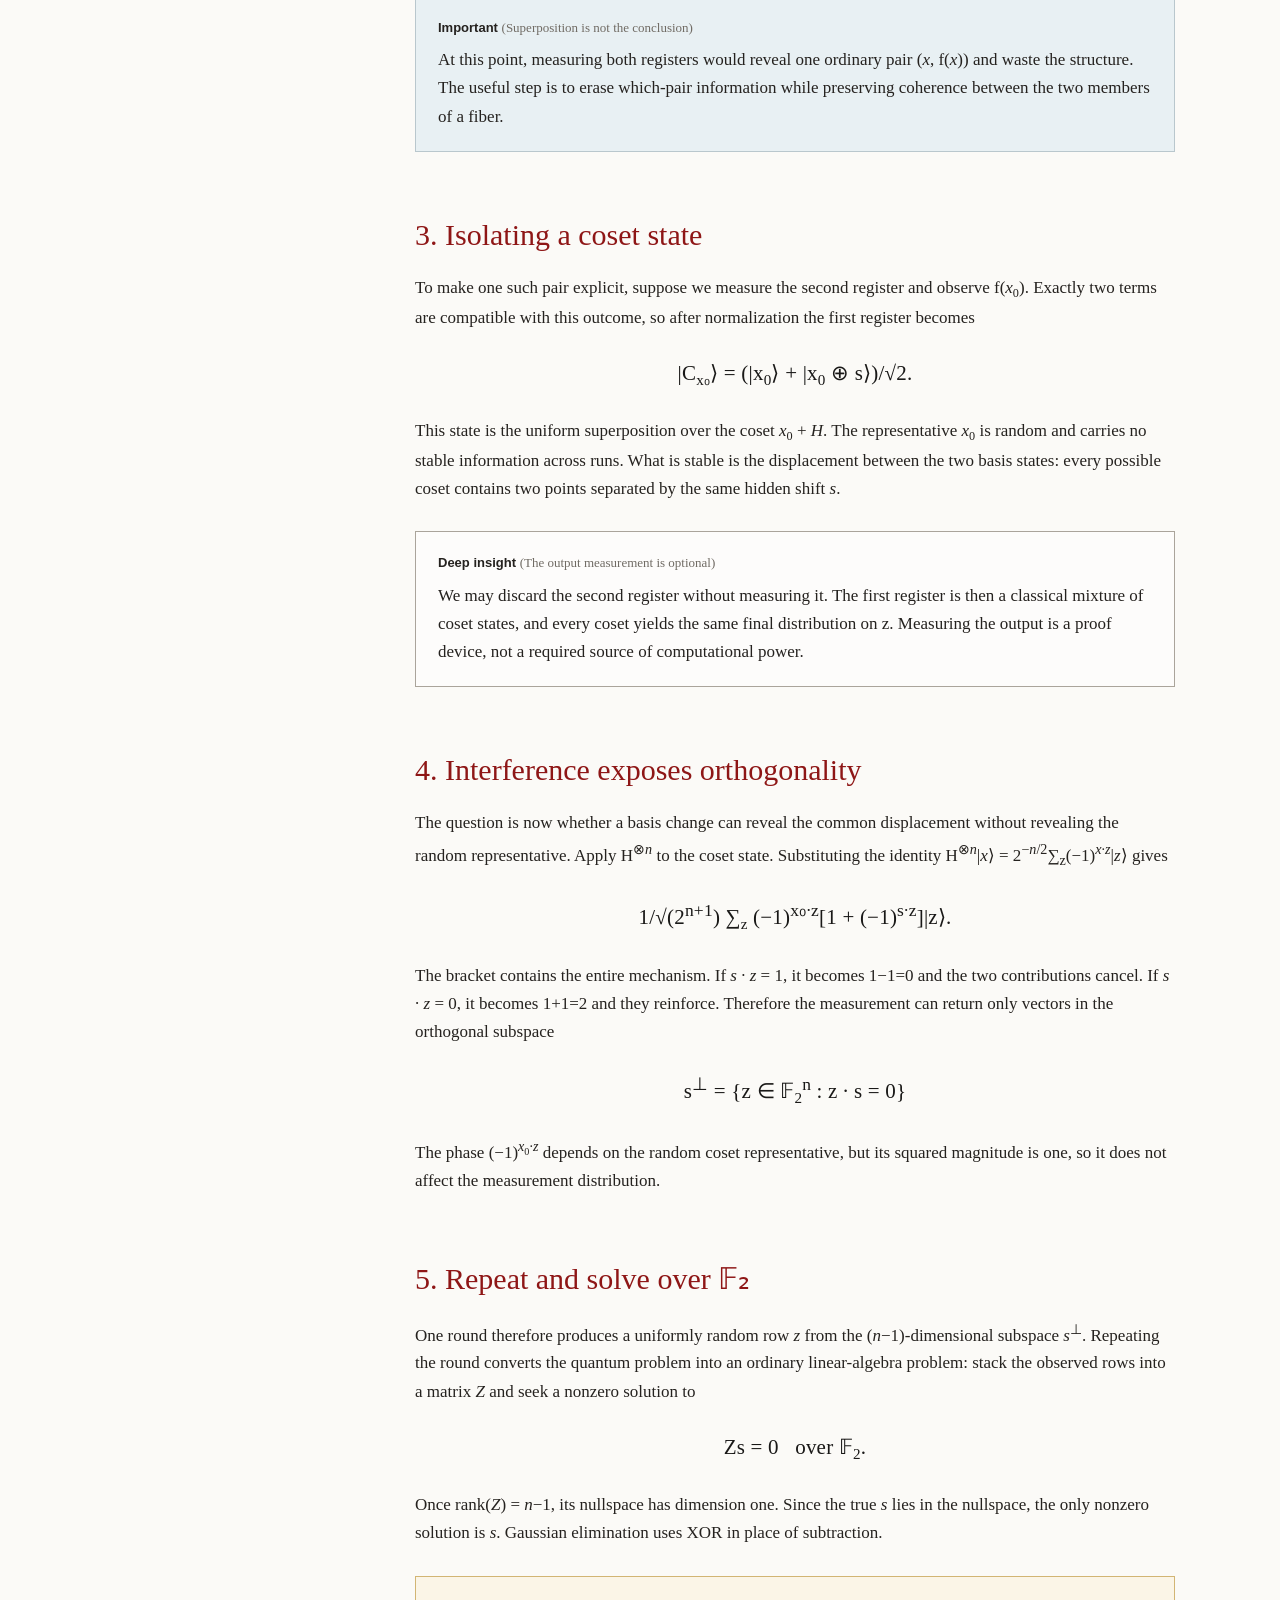
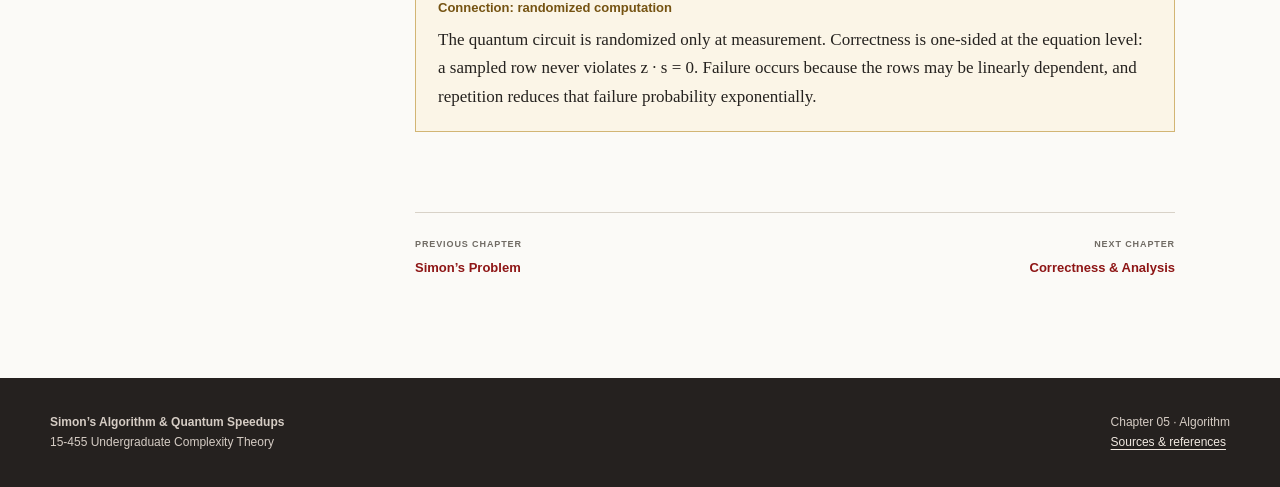
==== commit 75ad93c1: "Address rubric clarity and organization gaps" ====
--- a/algorithm.html
+++ b/algorithm.html
@@ -52,7 +52,7 @@
         <div class="math">1/√(2<sup>n+1</sup>) ∑<span class="sub">z</span> (−1)<sup>x₀·z</sup>[1 + (−1)<sup>s·z</sup>]|z⟩.</div>
         <p>The bracket contains the entire mechanism. If <em>s</em> · <em>z</em> = 1, it becomes 1−1=0 and the two contributions cancel. If <em>s</em> · <em>z</em> = 0, it becomes 1+1=2 and they reinforce. Therefore the measurement can return only vectors in the orthogonal subspace</p>
         <div class="math">s<sup>⊥</sup> = {z ∈ 𝔽<span class="sub">2</span><sup>n</sup> : z · s = 0}</div>
-        <p>can be measured. The phase (−1)<sup><em>x</em><span class="sub">0</span>·<em>z</em></sup> depends on the random coset representative, but its squared magnitude is one, so it does not affect the measurement distribution.</p>
+        <p>The phase (−1)<sup><em>x</em><span class="sub">0</span>·<em>z</em></sup> depends on the random coset representative, but its squared magnitude is one, so it does not affect the measurement distribution.</p>
       </section>
 
       <section id="repeat">
--- a/styles.css
+++ b/styles.css
@@ -58,6 +58,8 @@
 .byline { margin: 14px 0 0; color: var(--muted); font-family: var(--sans); font-size: 14px; }
 .byline strong { color: var(--ink); }
 .hero-actions { margin-top: 34px; display: flex; align-items: center; gap: 24px; flex-wrap: wrap; }
+.course-route { max-width: 700px; margin: 18px 0 0; color: var(--muted); font-family: var(--sans); font-size: 13px; line-height: 1.6; }
+.course-route strong { color: var(--ink); }
 .button { display: inline-flex; align-items: center; gap: 22px; padding: 12px 17px; border: 1px solid var(--maroon); text-decoration: none; font-family: var(--sans); font-size: 13px; font-weight: 700; }
 .button.primary { color: white; background: var(--maroon); }
 .button.primary:hover { background: var(--maroon-dark); }
@@ -192,25 +194,12 @@
 .circuit-gate { min-width: 58px; min-height: 45px; display: grid; place-items: center; border: 2px solid var(--maroon); color: var(--maroon); background: white; font-family: var(--sans); font-weight: 800; }
 .circuit-gate.oracle { color: white; background: var(--maroon); }
 
-.equation-list { margin: 16px 0; display: grid; gap: 7px; }
-.equation-row { padding: 9px 11px; border: 1px solid #b9c7cd; background: white; display: flex; justify-content: space-between; gap: 15px; font-family: ui-monospace, "SFMono-Regular", Consolas, monospace; font-size: 14px; }
-.equation-row.dependent { color: var(--muted); background: #f2f0ec; }
-.rank-meter { height: 12px; margin: 12px 0; border: 1px solid #9baeb7; background: white; }
-.rank-meter span { display: block; height: 100%; width: 0; background: var(--blue); transition: width .2s ease; }
-
 .chart { margin-top: 20px; display: grid; gap: 14px; }
 .chart-row { display: grid; grid-template-columns: 130px minmax(0,1fr) 75px; align-items: center; gap: 10px; font-family: var(--sans); font-size: 14px; }
 .chart-track { height: 20px; border: 1px solid rgba(36,90,115,.2); background: white; }
 .chart-fill { height: 100%; width: 0; background: var(--blue); transition: width .25s ease; }
 .chart-fill.bound { background: var(--maroon); }
 .chart-value { text-align: right; font-variant-numeric: tabular-nums; font-weight: 750; }
-
-.claim-grid { display: grid; grid-template-columns: 1fr 1fr; gap: 12px; }
-.claim-card { min-height: 155px; padding: 16px; border: 1px solid #b9c7cd; background: white; }
-.claim-card p { margin-bottom: 12px; }
-.claim-card button { padding: 7px 10px; border: 1px solid var(--blue); color: var(--blue); background: white; cursor: pointer; font-family: var(--sans); font-size: 14px; font-weight: 750; }
-.claim-result { display: none; margin-top: 12px; padding-top: 10px; border-top: 1px solid var(--line); color: var(--blue); font-family: var(--sans); font-size: 13px; }
-.claim-card.revealed .claim-result { display: block; }
 
 .connection-grid { display: grid; grid-template-columns: 1fr 1fr; gap: 12px; }
 .connection-card { padding: 18px; border: 1px solid var(--line); background: rgba(255,255,255,.55); }
@@ -253,7 +242,7 @@
   .lab-buttons, .measurement { grid-column: auto; }
   .race-row { grid-template-columns: 68px 1fr; }
   .race-value { grid-column: 2; }
-  .control-grid, .pair-grid, .claim-grid, .connection-grid { grid-template-columns: 1fr; }
+  .control-grid, .pair-grid, .connection-grid { grid-template-columns: 1fr; }
   .chart-row { grid-template-columns: 1fr; }
   .chart-value { text-align: left; }
 }
